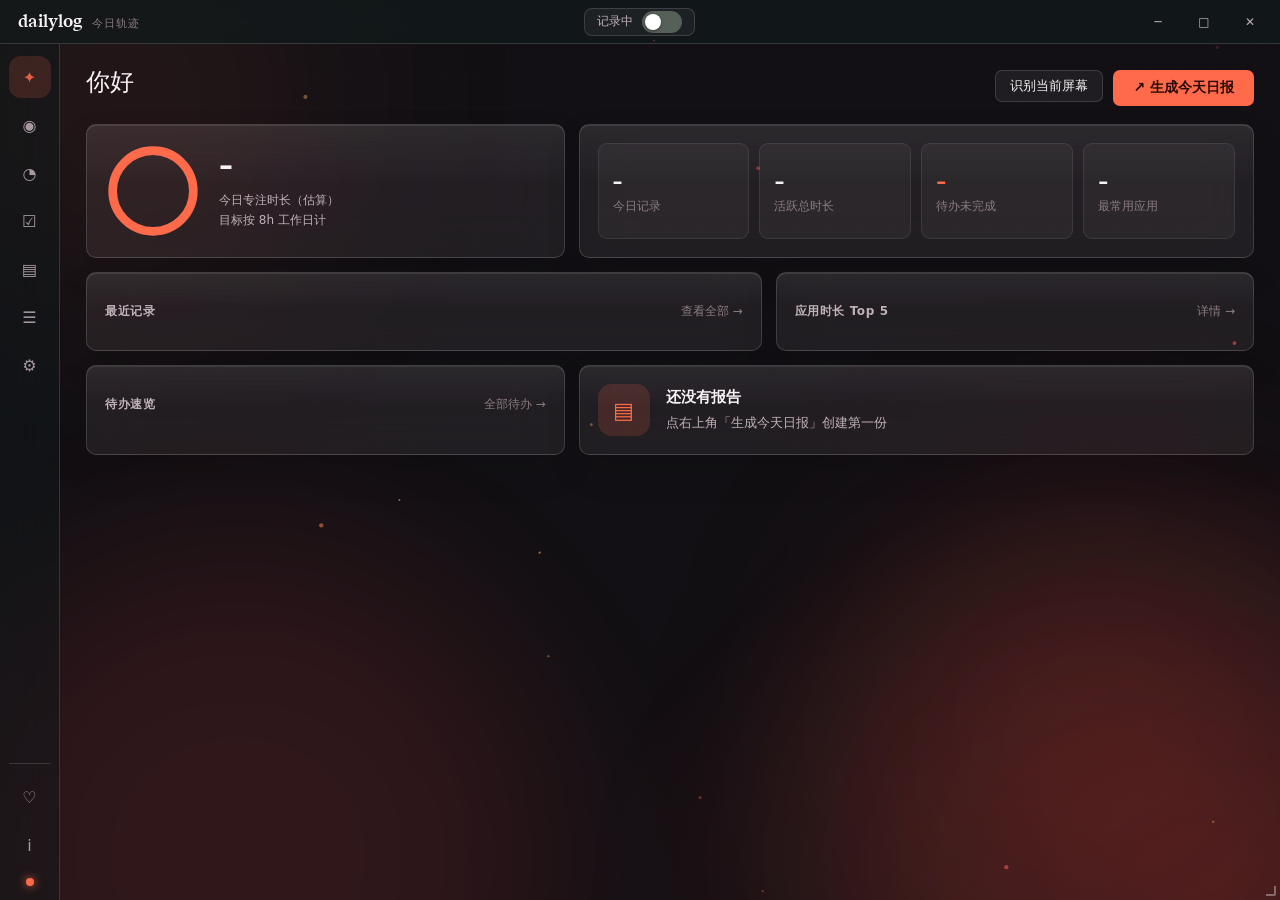
==== static/index.html @ 1c3dbacc "feat:画面感知哈希去重 + 自定义双模型（分析/总结分开配置)" ====
<!DOCTYPE html>
<html lang="zh-CN">
<head>
<meta charset="UTF-8" />
<meta name="viewport" content="width=device-width, initial-scale=1.0" />
<title>dailylog · 今日轨迹</title>
<link rel="icon" href="data:," />
<link rel="stylesheet" href="style.css" />
<script src="script.js" defer></script>
</head>
<body>
<div class="app">

  <!-- 氛围光层（纯装饰） -->
  <div class="glow glow-teal" aria-hidden="true"></div>
  <div class="glow glow-red" aria-hidden="true"></div>
  <!-- 底部模糊色块（纯装饰，各主题换色） -->
  <div class="fx-blobs" aria-hidden="true"></div>

  <!-- 自定义标题栏（手动拖拽） -->
  <header class="titlebar" id="titlebar">
    <div class="tb-brand">dailylog<span class="tb-sub">今日轨迹</span></div>
    <button class="tb-rec" id="rec-toggle" aria-pressed="true" title="截屏记录总开关">
      <span class="rec-text" id="rec-label-tb">记录中</span>
      <span class="rec-switch" aria-hidden="true"><span class="rec-knob"></span></span>
    </button>
    <div class="tb-controls">
      <button class="tb-btn" id="win-min" aria-label="最小化">─</button>
      <button class="tb-btn" id="win-max" aria-label="最大化">□</button>
      <button class="tb-btn tb-close" id="win-close" aria-label="关闭到托盘">✕</button>
    </div>
  </header>

  <div class="layout">
    <!-- 左侧图标竖栏 -->
    <aside class="sidebar">
      <nav class="side-nav">
        <a class="side-item active" data-page="home" data-tip="今日总览"><span class="side-ico">✦</span><span class="side-txt">今日总览</span></a>
        <a class="side-item" data-page="timeline" data-tip="时间线"><span class="side-ico">◉</span><span class="side-txt">时间线</span></a>
        <a class="side-item" data-page="usage" data-tip="应用时长"><span class="side-ico">◔</span><span class="side-txt">应用时长</span></a>
        <a class="side-item" data-page="todos" data-tip="待办"><span class="side-ico">☑</span><span class="side-txt">待办</span></a>
        <a class="side-item" data-page="reports" data-tip="日报周报"><span class="side-ico">▤</span><span class="side-txt">日报周报</span></a>
        <a class="side-item" data-page="logs" data-tip="日志"><span class="side-ico">☰</span><span class="side-txt">日志</span></a>
        <a class="side-item" data-page="settings" data-tip="设置"><span class="side-ico">⚙</span><span class="side-txt">设置</span></a>
      </nav>
      <nav class="side-nav side-secondary">
        <a class="side-item" id="side-privacy" data-tip="隐私保护"><span class="side-ico">♡</span><span class="side-txt">隐私保护</span></a>
        <a class="side-item" id="side-about" data-tip="关于"><span class="side-ico">i</span><span class="side-txt">关于</span></a>
      </nav>
      <div class="side-foot"><span class="rec-dot" id="rec-dot"></span><span class="side-next" id="side-next"></span></div>
    </aside>

    <!-- 主内容区 -->
    <main class="main">

      <!-- ===== 今日总览页 ===== -->
      <section class="page" id="page-home">
        <div class="hero">
          <span class="hero-title" id="home-greet">你好</span>
          <span class="hero-date" id="home-date"></span>
          <div class="hero-actions">
            <button class="btn-ghost" id="home-capture">识别当前屏幕</button>
            <button class="btn-primary" id="home-gen-day">↗ 生成今天日报</button>
          </div>
        </div>

        <div class="ov-grid">
          <!-- 专注时长环形 -->
          <div class="ov-card ov-focus">
            <svg class="ring" viewBox="0 0 100 100" aria-hidden="true">
              <circle class="ring-bg" cx="50" cy="50" r="42"/>
              <circle class="ring-fg" id="home-ring" cx="50" cy="50" r="42"/>
            </svg>
            <div>
              <div class="focus-num" id="home-focus-num">–</div>
              <div class="focus-sub">今日专注时长（估算）<br/>目标按 8h 工作日计</div>
            </div>
          </div>

          <!-- 关键指标 -->
          <div class="ov-card ov-stats">
            <div class="mini"><div class="mini-v" id="home-count">–</div><div class="mini-l">今日记录</div></div>
            <div class="mini"><div class="mini-v" id="home-active">–</div><div class="mini-l">活跃总时长</div></div>
            <div class="mini mini-hot"><div class="mini-v" id="home-open-todos">–</div><div class="mini-l">待办未完成</div></div>
            <div class="mini"><div class="mini-v" id="home-top-app">–</div><div class="mini-l">最常用应用</div></div>
          </div>

          <!-- 时间线预览 -->
          <div class="ov-card ov-timeline">
            <h3>最近记录 <span class="ov-more" data-goto="timeline">查看全部 →</span></h3>
            <div id="home-tl"></div>
          </div>

          <!-- 应用时长 Top5 -->
          <div class="ov-card ov-apps">
            <h3>应用时长 Top 5 <span class="ov-more" data-goto="usage">详情 →</span></h3>
            <div id="home-apps"></div>
          </div>

          <!-- 待办速览 -->
          <div class="ov-card ov-todo">
            <h3>待办速览 <span class="ov-more" data-goto="todos">全部待办 →</span></h3>
            <div id="home-todo-list"></div>
          </div>

          <!-- 最新报告 -->
          <div class="ov-card ov-report">
            <div class="report-ico">▤</div>
            <div class="report-info">
              <div class="report-rt" id="home-report-name">还没有报告</div>
              <div class="report-rs" id="home-report-meta">点右上角「生成今天日报」创建第一份</div>
            </div>
            <button class="btn-ghost report-go" id="home-report-open" hidden>打开</button>
          </div>
        </div>
      </section>

      <!-- ===== 时间线页 ===== -->
      <section class="page" id="page-timeline" hidden>
        <div class="page-desc">查看全天工作活动轨迹，了解时间都花在了哪里</div>

        <div class="filter-bar">
          <div class="date-range">
            <input type="date" id="range-start" aria-label="开始日期" />
            <span class="date-split">至</span>
            <input type="date" id="range-end" aria-label="结束日期" />
            <div class="presets">
              <button class="btn-ghost preset" data-days="1">今天</button>
              <button class="btn-ghost preset" data-days="7">近7天</button>
              <button class="btn-ghost preset" data-days="30">近30天</button>
            </div>
          </div>
          <label class="switch-label"><input type="checkbox" id="tl-desc" checked /> 最新在上</label>
        </div>

        <div class="stats-row">
          <div class="stat-card"><div class="stat-value" id="st-count">–</div><div class="stat-label">记录条数</div></div>
          <div class="stat-card"><div class="stat-value" id="st-range">–</div><div class="stat-label">活跃时段</div></div>
          <div class="stat-card"><div class="stat-value" id="st-focus">–</div><div class="stat-label">专注时长（估算）</div></div>
        </div>

        <div class="panel" id="panel-cats" hidden>
          <div class="panel-head">分类时长分布 <span class="hint">按记录间隔估算</span></div>
          <div class="cat-list" id="cat-list"></div>
        </div>

        <div class="panel">
          <div class="panel-head">活动时间线 <span class="hint" id="tl-count"></span></div>
          <div class="timeline" id="timeline"></div>
        </div>
      </section>

      <!-- ===== 应用时长页 ===== -->
      <section class="page" id="page-usage" hidden>
        <div class="page-desc">统计各应用前台使用时长（每 2 分钟采样估算，空闲时段不计入，仅记录应用名）</div>

        <div class="filter-bar">
          <div class="date-range">
            <div class="scope-group">
              <button class="btn-ghost scope-btn" data-scope="day">日</button>
              <button class="btn-ghost scope-btn" data-scope="week">周</button>
              <button class="btn-ghost scope-btn" data-scope="month">月</button>
            </div>
            <input type="date" id="usage-date" aria-label="统计日期" />
            <button class="btn-ghost preset" id="usage-today">今天</button>
          </div>
        </div>

        <div class="stats-row">
          <div class="stat-card"><div class="stat-value" id="usage-total">–</div><div class="stat-label">总使用时长</div></div>
          <div class="stat-card"><div class="stat-value" id="usage-apps">–</div><div class="stat-label">应用数</div></div>
          <div class="stat-card"><div class="stat-value" id="usage-top-app">–</div><div class="stat-label">最常用应用</div></div>
          <div class="stat-card"><div class="stat-value" id="usage-top-hour">–</div><div class="stat-label">最活跃时段</div></div>
          <div class="stat-card"><div class="stat-value" id="usage-days">–</div><div class="stat-label">统计天数</div></div>
        </div>

        <div class="panel">
          <div class="panel-head">应用时长分布 <span class="hint">按采样次数估算，粒度 2 分钟</span>
            <span class="set-spacer"></span>
            <div class="chart-bar">
              <button class="btn-ghost chart-btn active" data-chart="bar">柱状图</button>
              <button class="btn-ghost chart-btn" data-chart="pie">饼图</button>
            </div>
          </div>
          <div id="chart-area"></div>
        </div>

        <div class="panel">
          <div class="panel-head">详细列表 <span class="hint">Top 20</span></div>
          <table class="usage-table">
            <thead><tr>
              <th>应用名称</th><th>使用时长</th><th>占比</th><th>会话次数</th><th>平均会话</th><th>最长连续</th><th>首次使用</th><th>最后使用</th>
            </tr></thead>
            <tbody id="usage-tbody"></tbody>
          </table>
        </div>

        <div class="panel">
          <div class="panel-head">时段分布 <span class="hint" id="usage-bucket-label">按小时统计使用强度</span></div>
          <div class="cat-list" id="usage-buckets"></div>
        </div>
      </section>

      <!-- ===== 待办页 ===== -->
      <section class="page" id="page-todos" hidden>
        <div class="page-desc">截图分析会自动提取待办，也可以手动新建；勾选即完成</div>

        <div class="filter-bar">
          <button class="btn-primary" id="todo-add">＋ 新建待办</button>
          <div class="select-wrap" id="todo-status-wrap">
            <button class="select-btn" id="todo-status-btn">全部状态<span class="caret">▾</span></button>
            <div class="select-pop" id="todo-status-pop" hidden></div>
          </div>
          <div class="select-wrap" id="todo-priority-wrap">
            <button class="select-btn" id="todo-priority-btn">全部优先级<span class="caret">▾</span></button>
            <div class="select-pop" id="todo-priority-pop" hidden></div>
          </div>
          <input type="search" id="todo-search" class="todo-search" placeholder="搜索待办" />
        </div>

        <div class="panel">
          <div class="panel-head">待办列表 <span class="hint" id="todo-count"></span></div>
          <div class="todo-list" id="todo-list"></div>
        </div>
      </section>

      <!-- ===== 日报周报页 ===== -->
      <section class="page" id="page-reports" hidden>
        <div class="page-desc">从时间线归纳成果、进展与待办，写周报不再从零开始</div>

        <div class="report-actions">
          <button class="btn-primary" id="gen-day">↗ 生成今天的日报</button>
          <button class="btn-ghost" id="gen-week">↗ 生成本周周报</button>
          <span class="report-actions-sep"></span>
          <input type="date" id="gen-day-date" class="date-input" aria-label="选择日期" />
          <button class="btn-ghost" id="gen-day-pick">↗ 生成该日日报</button>
        </div>

        <div class="panel">
          <div class="panel-head">历史报告 <span class="hint" id="report-count"></span></div>
          <div class="report-list" id="report-list"></div>
        </div>
      </section>

      <!-- ===== 日志页 ===== -->
      <section class="page" id="page-logs" hidden>
        <div class="page-desc">运行日志：查看记录与分析报错原因（最新在前，60 秒自动刷新）</div>
        <div class="panel">
          <div class="panel-head">日志 <span class="hint" id="logs-count"></span>
            <button class="btn-ghost" id="logs-refresh" style="float:right">刷新</button>
          </div>
          <div class="logs-list" id="logs-list"></div>
        </div>
      </section>

      <!-- ===== 设置页 ===== -->
      <section class="page" id="page-settings" hidden>
        <div class="page-desc">配置截屏记录、模型通道与数据管理</div>

        <div class="panel">
          <div class="panel-head">模型服务<span class="hint">选供应商，填模型名称与 Key，保存即生效，无需重启</span></div>
          <div class="settings-row">
            <label for="provider-btn">模型供应商</label>
            <div class="select-wrap" id="provider-wrap">
              <button class="select-btn" id="provider-btn">加载中<span class="caret">▾</span></button>
              <div class="select-pop" id="provider-pop" hidden></div>
            </div>
          </div>
          <!-- 自定义（双模型）分组标题，仅选自定义供应商时显示 -->
          <div class="settings-row" id="ana-divider" hidden>
            <label><b>分析模型</b></label>
            <span class="hint">截图识别用，需支持图像输入</span>
          </div>
          <div class="settings-row" id="base-url-row" hidden>
            <label for="base-url-input">接口地址</label>
            <input type="text" id="base-url-input" class="key-input" placeholder="https://…/v1（OpenAI 兼容端点）" autocomplete="off" />
          </div>
          <div class="settings-row">
            <label for="model-name-input">模型名称</label>
            <input type="text" id="model-name-input" class="key-input" placeholder="如 qwen-vl-plus" autocomplete="off" />
          </div>
          <div class="settings-row">
            <label for="key-model">API Key</label>
            <input type="password" id="key-model" class="key-input" placeholder="粘贴 API Key" autocomplete="off" />
            <button class="btn-ghost key-eye" id="key-model-eye" title="显示/隐藏">🙈</button>
            <button class="btn-primary" id="key-model-test">测试连接</button>
          </div>
          <div class="settings-row">
            <label></label>
            <span class="hint" id="key-model-status">正在加载模型服务配置…</span>
          </div>
          <!-- 自定义（双模型）专用：「报告总结」一组，仅选自定义供应商时显示 -->
          <div class="settings-row" id="sum-divider" hidden>
            <label><b>总结模型</b></label>
            <span class="hint">日报/周报生成用</span>
          </div>
          <div class="settings-row" id="sum-base-url-row" hidden>
            <label for="sum-base-url-input">接口地址</label>
            <input type="text" id="sum-base-url-input" class="key-input" placeholder="https://…（OpenAI 兼容端点）" autocomplete="off" />
          </div>
          <div class="settings-row" id="sum-model-row" hidden>
            <label for="sum-model-input">模型</label>
            <input type="text" id="sum-model-input" class="key-input" placeholder="填写模型名称" autocomplete="off" />
          </div>
          <div class="settings-row" id="sum-key-row" hidden>
            <label for="key-sum">API Key</label>
            <input type="password" id="key-sum" class="key-input" placeholder="粘贴 API Key（留空不修改）" autocomplete="off" />
            <button class="btn-ghost key-eye" id="key-sum-eye" title="显示/隐藏">🙈</button>
            <button class="btn-primary" id="key-sum-test">测试连接</button>
          </div>
          <div class="settings-row">
            <label></label>
            <span class="set-spacer"></span>
            <button class="btn-primary" id="model-save">保存</button>
          </div>
        </div>

        <div class="panel">
          <div class="panel-head">截图与记录</div>
          <div class="settings-row">
            <label for="theme-btn">界面皮肤</label>
            <div class="select-wrap" id="theme-wrap">
              <button class="select-btn" id="theme-btn">玻璃拟态<span class="caret">▾</span></button>
              <div class="select-pop" id="theme-pop" hidden></div>
            </div>
          </div>
          <div class="settings-row">
            <label for="set-interval">截图间隔</label>
            <div class="select-wrap" id="interval-wrap">
              <button class="select-btn" id="interval-btn">每 10 分钟<span class="caret">▾</span></button>
              <div class="select-pop" id="interval-pop" hidden></div>
            </div>
          </div>
          <div class="settings-row">
            <label for="set-name">汇报人</label>
            <input type="text" id="set-name" maxlength="20" placeholder="留空则不输出" />
          </div>
          <div class="settings-row">
            <label>自动暂停</label>
            <label class="switch-label"><input type="checkbox" id="idle-enabled" checked /> 鼠标静止时暂停截屏</label>
            <div class="select-wrap" id="idle-wrap">
              <button class="select-btn" id="idle-btn">5 分钟<span class="caret">▾</span></button>
              <div class="select-pop" id="idle-pop" hidden></div>
            </div>
          </div>
          <div class="settings-row">
            <label for="retention-btn">记录保留</label>
            <div class="select-wrap" id="retention-wrap">
              <button class="select-btn" id="retention-btn">永久保留<span class="caret">▾</span></button>
              <div class="select-pop" id="retention-pop" hidden></div>
            </div>
          </div>
          <div class="settings-row">
            <label></label>
            <span class="hint">时间线、日报/周报、应用时长超过保留天数后自动删除；截图始终用完即删，磁盘不保留</span>
          </div>
          <div class="settings-row">
            <label>跳过重复画面</label>
            <label class="switch-label"><input type="checkbox" id="dedup-enabled" checked /> 画面与上次几乎相同时跳过识别</label>
          </div>
          <div class="settings-row">
            <label>回车键快速记录</label>
            <label class="switch-label"><input type="checkbox" id="enter-enabled" /> 全局监听回车键，按下即截屏识别保存</label>
            <div class="select-wrap" id="enter-wrap">
              <button class="select-btn" id="enter-btn">15 秒<span class="caret">▾</span></button>
              <div class="select-pop" id="enter-pop" hidden></div>
            </div>
          </div>
          <div class="settings-row">
            <label>应用时长统计</label>
            <label class="switch-label"><input type="checkbox" id="usage-enabled" checked /> 每 2 分钟采样前台应用，统计各应用使用时长</label>
          </div>
          <div class="settings-row">
            <span class="set-spacer"></span>
            <button class="btn-primary" id="set-save">保存</button>
          </div>
          <div class="settings-row">
            <span class="set-spacer"></span>
            <span class="hint">5 秒后截取当前屏幕并记录</span>
            <button class="btn-primary" id="manual-capture">识别当前屏幕</button>
          </div>
        </div>

        <div class="panel">
          <div class="panel-head">数据管理</div>
          <div class="settings-row">
            <label>导出数据</label>
            <span class="set-spacer"></span>
            <span class="hint">导出为 JSON 备份（记录、报告与待办）</span>
            <button class="btn-primary" id="export-data">↓ 导出</button>
          </div>
          <div class="settings-row">
            <label>导入数据</label>
            <span class="set-spacer"></span>
            <span class="hint">从 JSON 备份恢复本地数据</span>
            <button class="btn-primary" id="import-data">↑ 导入</button>
          </div>
          <div class="settings-row">
            <label>清除历史数据</label>
            <span class="set-spacer"></span>
            <span class="hint">删除本地数据和日志，保留 API Key 配置</span>
            <button class="btn-danger" id="clear-data">🗑 删除</button>
          </div>
          <div class="settings-row">
            <label>当前本地数据库文件大小</label>
            <span class="set-spacer"></span>
            <span class="hint">包含数据库文件占用、时间线、报告和本地日志统计</span>
          </div>
          <div class="db-stats" id="db-stats">
            <div class="db-stat"><div class="db-value">–</div><div class="db-label">容量</div></div>
            <div class="db-stat"><div class="db-value">–</div><div class="db-label">时间线</div></div>
            <div class="db-stat"><div class="db-value">–</div><div class="db-label">报告</div></div>
            <div class="db-stat"><div class="db-value">–</div><div class="db-label">其他日志</div></div>
          </div>
        </div>

        <div class="panel">
          <div class="panel-head">当前状态</div>
          <dl class="settings-status" id="settings-status"></dl>
        </div>
      </section>

    </main>
  </div>

  <!-- 无边框窗口：右下角缩放手柄 -->
  <div class="resize-grip" id="resize-grip" title="拖动缩放窗口"></div>
</div>

<!-- 弹窗层 -->
<div class="modal-backdrop" id="modal-backdrop" hidden>
  <div class="modal" id="modal" role="dialog">
    <header class="modal-head">
      <h3 id="modal-title"></h3>
      <button class="modal-close" id="modal-close" aria-label="关闭">×</button>
    </header>
    <div class="modal-body" id="modal-body"></div>
    <footer class="modal-foot" id="modal-foot" hidden></footer>
  </div>
</div>

<div class="toast" id="toast" hidden></div>
</body>
</html>
---- static/style.css ----
/* ===== dailylog · 暗色玻璃主题 =====
 * 设计语言：烟墨工作台 + 冷白玻璃 + 红橙色状态轨迹，右下角一抹暗红晕染。
 * 签名元素：跨越内容区的细密桌面网格；面板错峰浮起的 GSAP 式入场动效。
 */
@font-face {
  font-family: "Ogg Medium";
  src: url("fonts/OggText-Medium.woff2") format("woff2");
  font-weight: 500;
  font-style: normal;
  font-display: swap;
}

:root {
  color-scheme: dark; /* 原生控件（日期弹层等）跟随暗色 */
  --bg-deep: #121014;
  --bg-raised: #1e1820;
  --ink: #f7f2f5;
  --sub: #c0b1b8;
  --faint: #8c7c82;
  --panel: rgba(247, 235, 240, 0.065);
  --panel-strong: rgba(247, 235, 240, 0.12);
  --panel-border: rgba(246, 231, 238, 0.15);
  --glass-edge: rgba(255, 255, 255, 0.24);
  --brand: #ff6b4a;
  --brand-ink: #2b0a03;
  --brand-soft: rgba(255, 107, 74, 0.16);
  --amber: #ffd27f;
  --danger: #ff9c9c;
  --ember: #ff5a5a;
  --ember-glow: rgba(255, 74, 74, 0.13);
  font-family: Inter, system-ui, -apple-system, BlinkMacSystemFont, "Segoe UI", "Microsoft YaHei", sans-serif;
}

* { box-sizing: border-box }
[hidden] { display: none !important; }
html, body { height: 100%; margin: 0; background: transparent; overflow: hidden }
button { border: 0; font: inherit; cursor: pointer; color: inherit }
input, select { font: inherit; color: inherit }
a { text-decoration: none; color: inherit }

/* ===== 应用骨架 ===== */
.app {
  position: relative;
  height: 100vh;
  display: flex;
  flex-direction: column;
  color: var(--ink);
  background-color: var(--bg-deep);
  isolation: isolate;
}
.app::before {
  content: "";
  position: absolute;
  inset: 44px 0 0 186px;
  z-index: -1;
  pointer-events: none;
  opacity: 0.42;
  background-image:
    linear-gradient(rgba(225, 197, 216, 0.032) 1px, transparent 1px),
    linear-gradient(90deg, rgba(225, 197, 216, 0.032) 1px, transparent 1px);
  background-size: 32px 32px;
  mask-image: linear-gradient(to bottom, black, transparent 88%);
}
/* 红色晕染覆盖层：右下角往中心扩散，用 ::after 确保在 WebView2 中稳定渲染 */
.app::after {
  content: "";
  position: absolute;
  right: 0; bottom: 0;
  width: 55%; height: 50%;
  z-index: -1;
  pointer-events: none;
  background: radial-gradient(ellipse at 90% 95%, rgba(255, 60, 60, 0.14), rgba(255, 80, 80, 0.05) 40%, transparent 70%);
  animation: emberDrift 22s ease-in-out infinite alternate;
}

/* ===== 氛围光层：青绿主光源 + 暗红晕染（极慢漂移） ===== */
.glow {
  position: fixed;
  z-index: -1;
  pointer-events: none;
  filter: blur(110px);
}
.glow-teal {
  left: -140px; top: -160px;
  width: 520px; height: 520px;
  background: radial-gradient(circle, rgba(255, 107, 74, 0.14), transparent 70%);
}
.glow-red {
  right: -180px; bottom: -200px;
  width: 720px; height: 720px;
  background: radial-gradient(circle, rgba(255, 60, 60, 0.18), transparent 62%);
  animation: emberDrift 22s ease-in-out infinite alternate;
}
@keyframes emberDrift {
  from { transform: translate(0, 0) scale(1); opacity: 0.85 }
  to { transform: translate(-70px, -55px) scale(1.14); opacity: 1 }
}

/* ===== 自定义标题栏（JS 手动拖拽） ===== */
.titlebar {
  height: 44px;
  flex: none;
  display: flex;
  align-items: center;
  justify-content: space-between;
  padding: 0 10px 0 18px;
  background: rgba(18, 25, 27, 0.8);
  border-bottom: 1px solid var(--panel-border);
  backdrop-filter: blur(20px) saturate(125%);
  user-select: none;
}
.tb-brand { font-family: "Ogg Medium", serif; font-size: 17px; letter-spacing: 0; color: var(--ink); pointer-events: none }
.tb-sub { margin-left: 10px; font-size: 11px; color: var(--faint); letter-spacing: 0.1em }
.tb-rec {
  height: 28px; padding: 0 12px;
  display: inline-flex; align-items: center; gap: 9px;
  border-radius: 8px;
  background: rgba(247, 235, 240, 0.05);
  border: 1px solid var(--panel-border);
  transition: background 0.2s ease, border-color 0.25s ease;
}
.tb-rec:hover { background: var(--panel-strong) }
.tb-rec .rec-text { font-size: 12px; color: var(--sub); transition: color 0.25s ease }
.tb-rec.on { background: var(--brand-soft); border-color: rgba(255, 107, 74, 0.45) }
.tb-rec.on .rec-text { color: var(--brand) }

/* iOS 风格椭圆开关 */
.rec-switch {
  position: relative;
  width: 40px; height: 22px;
  border-radius: 999px;
  background: #565f58;
  transition: background 0.25s ease;
  flex: none;
}
.rec-knob {
  position: absolute; top: 3px; left: 3px;
  width: 16px; height: 16px;
  border-radius: 50%;
  background: #fff;
  box-shadow: 0 1px 3px rgba(0, 0, 0, 0.4);
  transition: transform 0.25s cubic-bezier(0.22, 1, 0.36, 1);
}
.tb-rec.on .rec-switch { background: var(--brand) }
.tb-rec.on .rec-knob { transform: translateX(18px) }
.tb-controls { display: flex; gap: 6px }
.tb-btn {
  width: 40px; height: 28px;
  display: inline-flex; align-items: center; justify-content: center;
  border-radius: 6px;
  background: transparent; color: var(--sub);
  font-size: 12px; line-height: 1;
}
.tb-btn:hover { background: var(--panel-strong); color: var(--ink) }
.tb-close:hover { background: rgba(239, 68, 68, 0.85); color: #fff }

/* 右下角缩放手柄（无边框窗口自绘） */
.resize-grip {
  position: absolute; right: 0; bottom: 0;
  width: 20px; height: 20px;
  cursor: nwse-resize;
  z-index: 90;
}
.resize-grip::after {
  content: "";
  position: absolute; right: 4px; bottom: 4px;
  width: 8px; height: 8px;
  border-right: 2px solid rgba(255, 255, 255, 0.35);
  border-bottom: 2px solid rgba(255, 255, 255, 0.35);
  border-radius: 0 0 2px 0;
}
.resize-grip:hover::after { border-color: var(--brand) }

/* ===== 布局：图标竖栏 + 主区 ===== */
.layout { flex: 1; display: flex; min-height: 0 }

.sidebar {
  position: relative; z-index: 2;
  width: 60px; flex: none;
  display: flex; flex-direction: column; align-items: center;
  padding: 12px 8px 14px;
  background: rgba(18, 25, 27, 0.54);
  border-right: 1px solid var(--panel-border);
  backdrop-filter: blur(18px) saturate(125%);
}
.side-nav { display: flex; flex-direction: column; gap: 6px; align-items: center }
.side-secondary { margin-top: auto; padding-top: 12px; border-top: 1px solid var(--panel-border) }
.side-item {
  position: relative;
  display: grid; place-items: center;
  width: 42px; height: 42px;
  border-radius: 12px;
  color: var(--sub);
  transition: background 0.2s ease, color 0.2s ease, transform 0.15s ease;
  cursor: pointer;
  user-select: none;
}
.side-item .side-ico { font-size: 16px; opacity: 0.85 }
.side-txt { display: none }
/* 悬停提示（替代被隐藏的文字标签） */
.side-item::after {
  content: attr(data-tip);
  position: absolute; left: calc(100% + 12px); top: 50%;
  transform: translateY(-50%) translateX(-4px);
  padding: 5px 10px;
  border-radius: 7px;
  background: #261e28; color: var(--ink);
  border: 1px solid var(--panel-border);
  font-size: 12px; white-space: nowrap;
  opacity: 0; pointer-events: none; z-index: 30;
  transition: opacity 0.15s ease, transform 0.15s ease;
}
.side-item:hover::after { opacity: 1; transform: translateY(-50%) translateX(0) }
.side-item:hover { background: rgba(247, 235, 240, 0.08); color: var(--ink) }
.side-item:active { transform: scale(0.94); transition-duration: 0.06s }
.side-item.active {
  background: var(--brand-soft);
  color: var(--brand);
}
.side-foot {
  margin-top: 12px;
  display: flex; flex-direction: column; align-items: center; gap: 4px;
}
.rec-dot { width: 8px; height: 8px; border-radius: 50%; background: var(--brand); box-shadow: 0 0 10px rgba(255, 107, 74, 0.9) }
.rec-dot.off { background: #6b7280; box-shadow: none }
.side-next { display: none }

/* ===== 主内容区 ===== */
.main { flex: 1; min-width: 0; overflow-y: auto; padding: 22px 26px 44px; scrollbar-width: thin; scrollbar-color: rgba(255,255,255,.18) transparent }
.main::-webkit-scrollbar { width: 8px }
.main::-webkit-scrollbar-thumb { background: rgba(255,255,255,.16); border-radius: 4px }

.page { animation: pageIn 0.4s cubic-bezier(0.22, 1, 0.36, 1) }
@keyframes pageIn { from { opacity: 0; transform: translateY(10px) } to { opacity: 1; transform: none } }

/* GSAP 式错峰入场：统计卡依次浮起，面板随后跟进（切页时 display 切换自动重播） */
.stats-row > .stat-card, .page > .panel { animation: riseIn 0.55s cubic-bezier(0.22, 1, 0.36, 1) backwards }
.stats-row > .stat-card:nth-child(1) { animation-delay: 0.04s }
.stats-row > .stat-card:nth-child(2) { animation-delay: 0.1s }
.stats-row > .stat-card:nth-child(3) { animation-delay: 0.16s }
.stats-row > .stat-card:nth-child(4) { animation-delay: 0.22s }
.stats-row > .stat-card:nth-child(5) { animation-delay: 0.28s }
.page > .panel { animation-delay: 0.12s }
@keyframes riseIn { from { opacity: 0; transform: translateY(16px) scale(0.985) } }

.page-desc { font-size: 13px; color: var(--sub); margin-bottom: 18px; max-width: 64ch; line-height: 1.55 }

/* ===== 今日总览页 ===== */
.hero { display: flex; align-items: baseline; gap: 12px; margin-bottom: 18px; flex-wrap: wrap }
.hero-title { font-family: "Ogg Medium", serif; font-size: 24px; font-weight: 500 }
.hero-date { font-size: 13px; color: var(--faint) }
.hero-actions { margin-left: auto; display: flex; gap: 10px }

.ov-grid { display: grid; grid-template-columns: repeat(12, 1fr); gap: 14px }
.ov-card {
  grid-column: span 6;
  padding: 18px;
  border-radius: 10px;
  background-color: var(--panel);
  background-image: linear-gradient(180deg, rgba(255, 255, 255, 0.05), rgba(255, 255, 255, 0) 46%);
  border: 1px solid var(--panel-border);
  box-shadow: inset 0 1px 0 rgba(255, 255, 255, 0.09), 0 16px 36px rgba(0, 0, 0, 0.1);
  backdrop-filter: blur(24px) saturate(140%);
  animation: riseIn 0.55s cubic-bezier(0.22, 1, 0.36, 1) backwards;
}
.ov-card:nth-child(2) { animation-delay: 0.05s } .ov-card:nth-child(3) { animation-delay: 0.1s }
.ov-card:nth-child(4) { animation-delay: 0.15s } .ov-card:nth-child(5) { animation-delay: 0.2s }
.ov-card:nth-child(6) { animation-delay: 0.25s }
.ov-focus { grid-column: span 5; display: flex; align-items: center; gap: 18px }
.ov-stats { grid-column: span 7; display: grid; grid-template-columns: repeat(4, 1fr); gap: 10px; align-content: stretch }
.ov-timeline { grid-column: span 7 }
.ov-apps { grid-column: span 5 }
.ov-todo { grid-column: span 5 }
.ov-report { grid-column: span 7; display: flex; align-items: center; gap: 16px }
@media (max-width: 1080px) {
  .ov-focus, .ov-stats, .ov-timeline, .ov-apps, .ov-todo, .ov-report { grid-column: span 12 }
}

.ov-card h3 {
  font-size: 12px; font-weight: 600; color: var(--sub);
  letter-spacing: 0.05em; margin-bottom: 12px;
}
.ov-more { float: right; color: var(--faint); font-weight: 400; cursor: pointer; letter-spacing: 0 }
.ov-more:hover { color: var(--brand) }

/* 专注时长环形 */
.ring { width: 96px; height: 96px; flex: none }
.ring circle { fill: none; stroke-width: 9; stroke-linecap: round }
.ring-bg { stroke: rgba(247, 235, 240, 0.08) }
.ring-fg {
  stroke: var(--brand);
  transform: rotate(-90deg); transform-origin: center;
  transition: stroke-dashoffset 1.2s cubic-bezier(0.2, 0.7, 0.2, 1);
}
.focus-num { font-size: 28px; font-weight: 700; line-height: 1.1; font-variant-numeric: tabular-nums }
.focus-sub { margin-top: 8px; font-size: 12px; color: var(--sub); line-height: 1.7 }

/* 关键指标小卡 */
.mini {
  border-radius: 9px; padding: 14px;
  background: rgba(247, 235, 240, 0.04);
  border: 1px solid rgba(246, 231, 238, 0.09);
  display: flex; flex-direction: column; justify-content: center;
  min-width: 0;
}
.mini-v { font-size: 20px; font-weight: 700; font-variant-numeric: tabular-nums; overflow: hidden; text-overflow: ellipsis; white-space: nowrap }
.mini-l { margin-top: 6px; font-size: 11.5px; color: var(--faint) }
.mini-hot .mini-v { color: var(--brand) }

/* 时间线预览 */
.home-tl-item {
  display: flex; align-items: flex-start; gap: 10px;
  padding: 8px 0; cursor: pointer;
  border-bottom: 1px dashed rgba(246, 231, 238, 0.08);
}
.home-tl-item:last-child { border-bottom: 0; padding-bottom: 2px }
.home-tl-time { flex: none; width: 38px; font-size: 12px; color: var(--faint); font-variant-numeric: tabular-nums; padding-top: 2px }
.home-tl-bar { flex: none; width: 3px; border-radius: 2px; align-self: stretch }
.home-tl-body { flex: 1; min-width: 0 }
.home-tl-text {
  font-size: 13px; line-height: 1.5;
  overflow: hidden; text-overflow: ellipsis; white-space: nowrap;
}
.home-tl-item:hover .home-tl-text { color: var(--brand) }
.home-tl-meta { margin-top: 2px; font-size: 11.5px; color: var(--faint); overflow: hidden; text-overflow: ellipsis; white-space: nowrap }
.home-empty { font-size: 13px; color: var(--faint); padding: 14px 0; line-height: 1.7 }

/* 应用时长条形 */
.app-row { margin-bottom: 13px }
.app-row:last-child { margin-bottom: 2px }
.app-top { display: flex; justify-content: space-between; gap: 10px; font-size: 12.5px; margin-bottom: 6px }
.app-top b { font-weight: 600; overflow: hidden; text-overflow: ellipsis; white-space: nowrap }
.app-top span { color: var(--faint); flex: none; font-variant-numeric: tabular-nums }
.hbar-track-sm { height: 7px; border-radius: 4px; background: rgba(247, 235, 240, 0.07); overflow: hidden }
.hbar-fill-sm {
  height: 100%; width: 0; border-radius: 4px;
  background: linear-gradient(90deg, var(--brand), #ff9c7a);
  transition: width 1s cubic-bezier(0.2, 0.7, 0.2, 1);
}

/* 待办速览 */
.home-todo-item {
  display: flex; align-items: flex-start; gap: 10px;
  padding: 7px 0; font-size: 13px; line-height: 1.5; cursor: pointer;
}
.home-todo-check {
  flex: none; width: 17px; height: 17px; margin-top: 2px;
  border-radius: 5px; border: 1.5px solid var(--faint);
  display: grid; place-items: center; font-size: 11px; color: transparent;
  transition: all 0.15s ease;
}
.home-todo-item:hover .home-todo-check { border-color: var(--brand) }
.home-todo-item.done .home-todo-check { background: var(--brand); border-color: var(--brand); color: var(--brand-ink) }
.home-todo-item.done .txt { text-decoration: line-through; color: var(--faint) }
.home-todo-text { flex: 1; min-width: 0; overflow: hidden; text-overflow: ellipsis; white-space: nowrap }
.prio-pill { flex: none; font-size: 10.5px; padding: 1px 7px; border-radius: 999px; margin-top: 2px }

/* 最新报告卡 */
.report-ico {
  flex: none; width: 52px; height: 52px; border-radius: 14px;
  display: grid; place-items: center; font-size: 22px;
  background: var(--brand-soft); color: var(--brand);
}
.report-info { flex: 1; min-width: 0 }
.report-rt { font-size: 15px; font-weight: 600; overflow: hidden; text-overflow: ellipsis; white-space: nowrap }
.report-rs { margin-top: 6px; font-size: 12.5px; color: var(--sub); line-height: 1.6 }
.report-go { flex: none }

/* 筛选操作栏：日期范围 */
.filter-bar { display: flex; align-items: center; justify-content: space-between; gap: 14px; margin-bottom: 16px; flex-wrap: wrap }
.date-range { display: flex; align-items: center; gap: 8px; flex-wrap: wrap }
.date-split { color: var(--faint); font-size: 12px }
input[type="date"] {
  height: 32px; padding: 0 10px;
  border-radius: 7px;
  border: 1px solid var(--panel-border);
  background: rgba(16, 22, 24, 0.46); color: var(--ink);
  font-size: 13px;
}
input[type="date"]::-webkit-calendar-picker-indicator { filter: invert(0.7); cursor: pointer }
.presets { display: flex; gap: 8px; margin-left: 4px }
.scope-group { display: flex; gap: 6px; margin-right: 6px }

.btn-ghost {
  height: 32px; padding: 0 14px;
  display: inline-flex; align-items: center; justify-content: center;
  border-radius: 7px;
  background: rgba(247, 235, 240, 0.06); color: var(--ink);
  border: 1px solid var(--panel-border);
  font-size: 13px;
  transition: background 0.2s ease;
}
.btn-ghost:hover { background: var(--panel-strong); border-color: var(--glass-edge) }
.btn-ghost:active { transform: scale(0.96); transition-duration: 0.06s }
.scope-btn.active, .chart-btn.active { background: var(--brand); border-color: var(--brand); color: var(--brand-ink); font-weight: 700 }
.btn-primary {
  height: 36px; padding: 0 20px;
  display: inline-flex; align-items: center; gap: 8px;
  border-radius: 7px;
  background: var(--brand); color: var(--brand-ink);
  font-size: 14px; font-weight: 700;
  position: relative; overflow: hidden;
  transition: filter 0.2s ease, transform 0.25s cubic-bezier(0.34, 1.56, 0.64, 1);
}
.btn-primary:hover { filter: brightness(1.12); transform: translateY(-1px) }
/* 光泽扫过（sheen sweep） */
.btn-primary::after {
  content: "";
  position: absolute; top: 0; left: -70%;
  width: 45%; height: 100%;
  background: linear-gradient(105deg, transparent, rgba(255, 255, 255, 0.5), transparent);
  transform: skewX(-18deg);
  transition: left 0.55s cubic-bezier(0.22, 1, 0.36, 1);
}
.btn-primary:hover::after { left: 135% }
.switch-label { display: inline-flex; align-items: center; gap: 8px; font-size: 13px; color: var(--sub); cursor: pointer; user-select: none }
.switch-label input { accent-color: var(--brand); width: 15px; height: 15px }

/* ===== 数据概览（Ogg 数字） ===== */
.stats-row { display: grid; grid-template-columns: repeat(auto-fit, minmax(130px, 1fr)); gap: 14px; margin-bottom: 16px }
.stat-card {
  padding: 18px 20px;
  border-radius: 8px;
  background-color: var(--panel);
  background-image: linear-gradient(180deg, rgba(255, 255, 255, 0.05), rgba(255, 255, 255, 0) 46%);
  border: 1px solid var(--panel-border);
  box-shadow: inset 0 1px 0 rgba(255, 255, 255, 0.09), 0 16px 36px rgba(0, 0, 0, 0.1);
  backdrop-filter: blur(24px) saturate(140%);
  transition: transform 0.35s cubic-bezier(0.34, 1.56, 0.64, 1), box-shadow 0.35s ease, border-color 0.35s ease;
}
.stat-card:hover {
  transform: translateY(-3px);
  border-color: rgba(255, 122, 122, 0.26);
  box-shadow:
    inset 0 1px 0 rgba(255, 255, 255, 0.12),
    0 22px 44px rgba(0, 0, 0, 0.16),
    0 6px 26px rgba(255, 74, 74, 0.1);
}
.stat-value { font-family: "Ogg Medium", serif; font-size: 26px; font-weight: 500; color: var(--ink); line-height: 1.15 }
.stat-label { margin-top: 6px; font-size: 12px; color: var(--faint) }

/* ===== 面板 ===== */
.panel {
  margin-bottom: 16px;
  padding: 18px 20px;
  border-radius: 8px;
  background-color: var(--panel);
  background-image: linear-gradient(180deg, rgba(255, 255, 255, 0.045), rgba(255, 255, 255, 0) 42%);
  border: 1px solid var(--panel-border);
  box-shadow: inset 0 1px 0 rgba(255, 255, 255, 0.09), 0 18px 38px rgba(0, 0, 0, 0.1);
  backdrop-filter: blur(24px) saturate(140%);
  transition: transform 0.35s cubic-bezier(0.34, 1.56, 0.64, 1), box-shadow 0.35s ease, border-color 0.35s ease;
}
.panel:hover {
  transform: translateY(-3px);
  border-color: rgba(255, 122, 122, 0.22);
  box-shadow:
    inset 0 1px 0 rgba(255, 255, 255, 0.12),
    0 24px 48px rgba(0, 0, 0, 0.17),
    0 6px 26px rgba(255, 74, 74, 0.09);
}
.panel-head { display: flex; align-items: baseline; gap: 8px; font-size: 15px; font-weight: 600; margin-bottom: 14px }
.panel-head::before { content: ""; width: 3px; height: 14px; align-self: center; border-radius: 2px; background: var(--brand); box-shadow: 0 0 8px rgba(255, 107, 74, 0.48) }
.panel-head .hint { font-size: 12px; font-weight: 400; color: var(--faint) }

/* ===== 分类时长分布 ===== */
.cat-list { display: flex; flex-direction: column; gap: 12px }
.cat-item { display: flex; align-items: center; gap: 12px }
.cat-label { width: 66px; flex: none; font-size: 13px; color: var(--sub) }
.cat-bar { flex: 1; height: 8px; border-radius: 999px; background: rgba(255, 255, 255, 0.07); overflow: hidden }
.cat-fill { height: 100%; border-radius: 999px; min-width: 2px; transition: width 0.6s cubic-bezier(0.22, 1, 0.36, 1); box-shadow: 0 0 8px rgba(255, 107, 74, 0.35) }
.cat-value { width: 52px; flex: none; text-align: right; font-size: 12px; color: var(--faint); font-variant-numeric: tabular-nums }

/* 应用时长图表：横向条形（柱状图）+ 实心饼图 + 右侧图例（模仿参考图的极简管理后台风格） */
.chart-bar { display: flex; gap: 4px }
.chart-bar .btn-ghost { height: 28px; padding: 0 12px; font-size: 12px }
.hbar-list { display: flex; flex-direction: column; gap: 9px; padding: 4px 0 }
.hbar-row { display: flex; align-items: center; gap: 12px }
.hbar-label { width: 150px; flex: none; font-size: 13px; color: var(--ink); overflow: hidden; text-overflow: ellipsis; white-space: nowrap }
.hbar-track { flex: 1; height: 20px; background: rgba(255, 255, 255, 0.06); border-radius: 6px; overflow: hidden }
.hbar-fill { height: 100%; border-radius: 6px; background: #ff6b4a; min-width: 3px; transition: width 0.6s cubic-bezier(0.22, 1, 0.36, 1) }
.hbar-value { width: 100px; flex: none; text-align: right; font-size: 12px; color: var(--faint); font-variant-numeric: tabular-nums }

.pie-layout { display: flex; align-items: center; justify-content: center; gap: 48px; padding: 16px 10px 24px }
.pie { width: 320px; height: 320px; flex: none; filter: drop-shadow(0 8px 18px rgba(0, 0, 0, 0.35)); image-rendering: optimizeQuality }
.pie path { transition: filter 0.2s ease }
.pie path:hover { filter: brightness(1.22) }
.pie-legend { display: flex; flex-direction: column; gap: 9px; min-width: 230px }
.pie-legend-item { display: flex; align-items: center; gap: 9px; font-size: 13px; color: var(--ink) }
.pie-swatch { width: 12px; height: 12px; border-radius: 3px; flex: none }
.pie-legend-name { max-width: 170px; overflow: hidden; text-overflow: ellipsis; white-space: nowrap }
.pie-legend-val { margin-left: auto; color: var(--faint); font-size: 12px; font-variant-numeric: tabular-nums }

/* 详细列表表格 */
.usage-table { width: 100%; border-collapse: collapse; font-size: 13px }
.usage-table th {
  text-align: right; font-weight: 400; font-size: 12px; color: var(--faint);
  padding: 8px 10px; border-bottom: 1px solid var(--panel-border);
}
.usage-table th:first-child, .usage-table td:first-child { text-align: left }
.usage-table td {
  text-align: right; padding: 9px 10px; border-bottom: 1px solid var(--panel-border);
  color: var(--ink); font-variant-numeric: tabular-nums;
}
.usage-table .t-app { max-width: 220px; overflow: hidden; text-overflow: ellipsis; white-space: nowrap }

/* ===== 时间线（签名元素：发光轨迹） ===== */
.timeline { position: relative; padding-left: 92px }
.timeline::before {
  content: "";
  position: absolute; left: 74px; top: 6px; bottom: 6px;
  width: 2px;
  background: linear-gradient(180deg, rgba(255, 107, 74, 0.65), rgba(255, 107, 74, 0.18) 55%, rgba(255, 255, 255, 0.05));
  box-shadow: 0 0 10px rgba(255, 107, 74, 0.4);
  border-radius: 2px;
}
.tl-day {
  display: flex; align-items: center; gap: 12px;
  margin: 18px 0 4px; padding-left: 4px;
  font-size: 12px; font-weight: 700; letter-spacing: 0.06em; color: var(--sub);
}
.tl-day em { font-style: normal; font-weight: 400; color: var(--faint) }
.tl-day::after { content: ""; flex: 1; height: 1px; background: rgba(255, 255, 255, 0.06) }
.tl-item { position: relative; display: flex; gap: 16px; padding: 10px 0 }
.tl-time { width: 64px; flex: none; text-align: right; font-size: 12px; color: var(--faint); font-variant-numeric: tabular-nums; padding-top: 5px }
.tl-dot {
  position: absolute; left: -18px; top: 14px;
  width: 10px; height: 10px; border-radius: 50%;
  background: var(--brand);
  border: 2px solid #0c1512;
  box-shadow: 0 0 0 2px rgba(255, 107, 74, 0.28), 0 0 12px rgba(255, 107, 74, 0.55);
}
.tl-item:first-of-type .tl-dot { animation: dotPulse 2.4s ease-in-out infinite }
@keyframes dotPulse { 0%, 100% { box-shadow: 0 0 0 2px rgba(255, 107, 74, 0.28), 0 0 12px rgba(255, 107, 74, 0.55) } 50% { box-shadow: 0 0 0 4px rgba(255, 107, 74, 0.18), 0 0 20px rgba(255, 107, 74, 0.8) } }
.tl-content {
  flex: 1; min-width: 0;
  padding: 10px 14px;
  border-radius: 8px;
  background: rgba(247, 235, 240, 0.055);
  border: 1px solid rgba(231, 246, 241, 0.12);
  cursor: pointer;
  transition: background 0.2s ease, border-color 0.2s ease, transform 0.2s ease;
}
.tl-content:hover { background: var(--panel-strong); border-color: rgba(255, 107, 74, 0.48); transform: translateX(2px) }
.tl-text { font-size: 14px; line-height: 1.5; color: var(--ink) }
.tl-detail { margin-top: 4px; font-size: 12.5px; line-height: 1.5; color: var(--sub) }
.tl-foot { margin-top: 8px; display: flex; align-items: center; gap: 8px; flex-wrap: wrap }
.tl-tag {
  padding: 3px 10px;
  border-radius: 999px;
  background: var(--brand-soft);
  color: var(--brand);
  font-size: 11.5px; font-weight: 600;
}
.tl-todo { padding: 3px 10px; border-radius: 999px; background: rgba(251, 191, 36, 0.14); color: var(--amber); font-size: 11.5px }
.tl-empty { padding: 56px 24px; text-align: center; color: var(--faint); font-size: 13px; line-height: 1.8 }
.tl-empty .empty-icon { font-size: 40px; opacity: 0.2; margin-bottom: 14px; filter: blur(0.5px) }
.tl-empty .empty-hint { color: var(--sub); font-size: 12.5px; margin-top: 4px }

/* ===== 日报页 ===== */
.report-actions { display: flex; gap: 12px; margin-bottom: 16px; align-items: center }
.report-actions-sep { width: 1px; height: 22px; background: var(--panel-border); margin: 0 4px }
.date-input {
  height: 32px; padding: 0 10px;
  border-radius: 7px;
  background: rgba(247, 235, 240, 0.06); color: var(--ink);
  border: 1px solid var(--panel-border);
  font-size: 13px;
  color-scheme: dark;
  font-family: inherit;
}
.date-input:hover { border-color: var(--glass-edge) }
.date-input:focus { outline: none; border-color: var(--brand) }
.report-list { display: flex; flex-direction: column; gap: 8px }
.report-item {
  display: flex; align-items: center; justify-content: space-between; gap: 12px;
  padding: 12px 14px;
  border-radius: 8px;
  background: rgba(247, 235, 240, 0.045);
  border: 1px solid rgba(231, 246, 241, 0.1);
  cursor: pointer;
  transition: background 0.2s ease, border-color 0.2s ease;
}
.report-item:hover { background: var(--panel-strong); border-color: rgba(255, 107, 74, 0.3) }
.report-name { font-size: 13.5px; font-weight: 600 }
.report-mtime { font-size: 12px; color: var(--faint) }
.report-empty { padding: 56px 24px; text-align: center; color: var(--faint); font-size: 13px; line-height: 1.8 }
.report-empty .empty-icon { font-size: 40px; opacity: 0.2; margin-bottom: 14px; filter: blur(0.5px) }
.report-empty .empty-hint { color: var(--sub); font-size: 12.5px; margin-top: 4px }

/* ===== 设置页 ===== */
.settings-row { display: flex; align-items: center; gap: 12px; margin-bottom: 12px }
.settings-row label { min-width: 72px; font-size: 13.5px; color: var(--sub) }
.settings-row input[type="text"] {
  height: 36px; padding: 0 12px;
  border-radius: 7px;
  border: 1px solid var(--panel-border);
  background: rgba(16, 22, 24, 0.46); color: var(--ink);
  font-size: 13.5px;
}
.settings-row input[type="text"]:focus { outline: 2px solid var(--brand); outline-offset: 1px }
.settings-row input[type="password"] {
  height: 36px; padding: 0 12px; width: 260px;
  border-radius: 7px;
  border: 1px solid var(--panel-border);
  background: rgba(16, 22, 24, 0.46); color: var(--ink);
  font-size: 13.5px;
  letter-spacing: 1px;
}
.settings-row input[type="password"]:focus { outline: 2px solid var(--brand); outline-offset: 1px }
.key-eye { min-width: 40px; height: 36px; padding: 0; font-size: 14px }
/* 宽度绑定在元素上而非 type：切 text/password 时命中规则不同会导致框变短 */
.settings-row input.key-input { width: 260px }
.key-result-ok { color: #4ade80 }
.key-result-bad { color: #f87171 }
.set-spacer { flex: 1 }
.select-wrap { position: relative }
.select-btn {
  height: 36px; padding: 0 14px;
  display: inline-flex; align-items: center; gap: 10px;
  border-radius: 7px;
  border: 1px solid var(--panel-border);
  background: rgba(16, 22, 24, 0.46); color: var(--ink);
  font-size: 13.5px;
  transition: border-color 0.2s ease;
}
.select-btn:hover { border-color: rgba(255, 107, 74, 0.45) }
.select-btn:active { transform: scale(0.96); transition-duration: 0.06s }
.select-btn .caret { font-size: 10px; color: var(--faint) }
.select-pop {
  position: absolute; top: calc(100% + 6px); left: 0; z-index: 60;
  min-width: 100%;
  padding: 5px;
  border-radius: 8px;
  background: rgba(21, 30, 31, 0.9);
  border: 1px solid var(--panel-border);
  backdrop-filter: blur(20px) saturate(150%);
  box-shadow: 0 18px 44px rgba(0, 0, 0, 0.5);
  white-space: nowrap;
}
.select-opt {
  display: block; width: 100%; text-align: left;
  padding: 8px 12px;
  border-radius: 7px;
  background: transparent; color: var(--ink);
  font-size: 13.5px;
  transition: background 0.15s ease;
}
.select-opt:hover { background: var(--brand-soft); color: var(--brand) }

.settings-status { display: grid; grid-template-columns: 120px 1fr; gap: 12px 14px; margin: 0; font-size: 13px }
.settings-status dt { color: var(--faint) }
.settings-status dd { margin: 0; font-weight: 600 }
.settings-status .ok { color: var(--brand) }
.settings-status .bad { color: var(--danger) }

/* ===== 日志页 ===== */
.logs-list {
  display: flex; flex-direction: column; gap: 4px;
  max-height: 62vh; overflow-y: auto;
  font-family: Consolas, "Courier New", monospace; font-size: 12px;
}
.log-line { display: flex; gap: 10px; padding: 5px 10px; border-radius: 6px;
  background: rgba(255, 255, 255, 0.04); color: var(--sub); word-break: break-all }
.log-ts { color: var(--faint); flex: none }
.log-lv { flex: none; min-width: 44px; color: var(--brand) }
.log-msg { flex: 1 }
.log-err { background: rgba(248, 113, 113, 0.09); color: #fca5a5 }
.log-err .log-lv { color: #f87171 }
.log-warn { background: rgba(250, 204, 21, 0.07); color: #fde68a }
.log-warn .log-lv { color: #facc15 }
.logs-empty { color: var(--faint); padding: 40px 14px; text-align: center; line-height: 1.8 }
.logs-empty .empty-icon { font-size: 40px; opacity: 0.2; margin-bottom: 14px; filter: blur(0.5px) }
.logs-empty .empty-hint { color: var(--sub); font-size: 12.5px; margin-top: 4px }

/* 骨架屏加载动画 */
.skeleton {
  background: linear-gradient(90deg, var(--panel) 25%, var(--panel-strong) 50%, var(--panel) 75%);
  background-size: 200% 100%;
  animation: shimmer 1.4s ease-in-out infinite;
  border-radius: 6px;
}
@keyframes shimmer { 0% { background-position: 200% 0 } 100% { background-position: -200% 0 } }

/* ===== 待办页 ===== */
.todo-search {
  height: 34px; width: 220px; padding: 0 12px;
  border-radius: 7px;
  border: 1px solid var(--panel-border);
  background: rgba(16, 22, 24, 0.46); color: var(--ink);
  font-size: 13px;
}
.todo-search:focus { outline: 2px solid var(--brand); outline-offset: 1px }
.todo-list { display: flex; flex-direction: column; gap: 8px }
.todo-item {
  display: flex; align-items: center; gap: 12px;
  padding: 11px 14px;
  border-radius: 8px;
  background: rgba(247, 235, 240, 0.045);
  border: 1px solid rgba(231, 246, 241, 0.1);
  transition: background 0.2s ease, border-color 0.2s ease;
}
.todo-item:hover { background: var(--panel-strong); border-color: rgba(255, 107, 74, 0.3) }
.todo-check { accent-color: var(--brand); width: 15px; height: 15px; flex: none; cursor: pointer }
.todo-text { flex: 1; min-width: 0; font-size: 13.5px; color: var(--ink); word-break: break-all }
.todo-item.done .todo-text { color: var(--faint); text-decoration: line-through }
.todo-status-sel {
  height: 26px; padding: 0 6px;
  border-radius: 7px;
  border: 1px solid var(--panel-border);
  background: rgba(255, 255, 255, 0.06); color: var(--sub);
  font-size: 12px;
  cursor: pointer;
}
.todo-ts { flex: none; font-size: 11.5px; font-variant-numeric: tabular-nums }
.todo-del {
  width: 24px; height: 24px; flex: none;
  display: inline-flex; align-items: center; justify-content: center;
  border-radius: 6px;
  background: transparent; color: var(--faint);
  font-size: 12px;
}
.todo-del:hover { background: rgba(239, 68, 68, 0.2); color: var(--danger) }
.todo-del:active { transform: scale(0.88); transition-duration: 0.06s }

/* 新建待办弹窗 */
.modal-input {
  width: 100%; height: 38px; padding: 0 12px;
  border-radius: 9px;
  border: 1px solid var(--panel-border);
  background: rgba(255, 255, 255, 0.06); color: var(--ink);
  font-size: 13.5px;
}
.modal-input:focus { outline: 2px solid var(--brand); outline-offset: 1px }
.prio-pick { display: flex; gap: 8px; margin-top: 6px }
.prio-opt {
  height: 30px; padding: 0 16px;
  border-radius: 8px;
  border: 1px solid var(--panel-border);
  background: rgba(255, 255, 255, 0.06); color: var(--sub);
  font-size: 13px;
}
.prio-opt:hover { border-color: rgba(255, 107, 74, 0.45) }
.prio-opt.sel { background: var(--brand-soft); border-color: rgba(255, 107, 74, 0.45); color: var(--brand); font-weight: 600 }

/* ===== 数据管理 ===== */
.btn-danger {
  height: 34px; padding: 0 16px;
  display: inline-flex; align-items: center; gap: 6px;
  border-radius: 9px;
  background: transparent; color: var(--danger);
  border: 1px solid rgba(248, 113, 113, 0.55);
  font-size: 13px;
  transition: background 0.2s ease;
}
.btn-danger:hover { background: rgba(239, 68, 68, 0.16) }
.db-stats { display: grid; grid-template-columns: repeat(4, 1fr); gap: 10px; margin-top: 2px }
.db-stat {
  padding: 12px 14px;
  border-radius: 11px;
  background-color: var(--panel);
  background-image: linear-gradient(180deg, rgba(255,255,255,0.05), rgba(255,255,255,0) 46%);
  border: 1px solid var(--panel-border);
  backdrop-filter: blur(24px) saturate(140%);
  box-shadow: inset 0 1px 0 rgba(255,255,255,0.09), 0 16px 36px rgba(0,0,0,0.1);
  text-align: center;
  transition: transform 0.35s cubic-bezier(0.34,1.56,0.64,1), border-color 0.35s ease;
}
.db-stat:hover { transform: translateY(-3px); border-color: rgba(255,122,122,0.26) }
.db-value { font-family: "Ogg Medium", serif; font-size: 24px; color: var(--ink); line-height: 1.2 }
.db-label { margin-top: 4px; font-size: 11px; color: var(--faint) }

/* ===== 弹窗 ===== */
.modal-backdrop {
  position: fixed; inset: 0; z-index: 100;
  display: flex; align-items: center; justify-content: center;
  background: rgba(4, 8, 7, 0.6);
  backdrop-filter: blur(8px);
  padding: 24px;
  animation: fadeIn 0.25s ease;
}
.modal {
  width: min(680px, 100%); max-height: 82vh;
  display: flex; flex-direction: column;
  border-radius: 8px;
  background: rgba(24, 33, 34, 0.84);
  border: 1px solid var(--glass-edge);
  backdrop-filter: blur(28px) saturate(135%);
  color: var(--ink);
  box-shadow: 0 30px 80px rgba(0, 0, 0, 0.55);
  overflow: hidden;
  animation: modalIn 0.45s cubic-bezier(0.34, 1.56, 0.64, 1);
}
@keyframes fadeIn { from { opacity: 0 } }
@keyframes modalIn { from { opacity: 0; transform: translateY(16px) scale(0.96) } }
.modal-head { display: flex; align-items: center; justify-content: space-between; padding: 18px 22px 12px; border-bottom: 1px solid rgba(255, 255, 255, 0.09) }
.modal-head h3 { margin: 0; font-size: 15px; font-weight: 600 }
.modal-close { width: 32px; height: 32px; display: inline-flex; align-items: center; justify-content: center; border-radius: 8px; background: rgba(255, 255, 255, 0.07); color: var(--sub); font-size: 1.05rem }
.modal-close:hover { background: rgba(255, 255, 255, 0.14); color: var(--ink) }
.modal-body { padding: 18px 22px; overflow-y: auto; font-size: 13.5px; line-height: 1.6 }
.modal-foot { padding: 12px 22px 18px; border-top: 1px solid rgba(255, 255, 255, 0.08); font-size: 12px; color: var(--faint); word-break: break-all }

.rec-label { display: inline-block; margin: 10px 0 6px; padding: 3px 12px; border-radius: 999px; background: var(--brand-soft); color: var(--brand); font-size: 12px; font-weight: 600 }
.rec-block { margin: 12px 0 }
.rec-block strong { display: block; font-size: 12px; color: var(--faint); font-weight: 400 }
.rec-block p { margin: 3px 0 0; white-space: pre-wrap }

.md-body h1 { font-size: 1.25rem; margin: 12px 0 8px }
.md-body h2 { font-size: 1.1rem; margin: 14px 0 6px }
.md-body h3 { font-size: 1rem; margin: 12px 0 6px }
.md-body p { margin: 8px 0 }
.md-body ul, .md-body ol { margin: 8px 0; padding-left: 22px }
.md-body li { margin: 4px 0 }
.md-body table { border-collapse: collapse; margin: 12px 0; width: 100%; font-size: 12.5px }
.md-body th, .md-body td { border: 1px solid rgba(255, 255, 255, 0.18); padding: 6px 10px; text-align: left }
.md-body th { background: rgba(255, 255, 255, 0.07) }

/* 提示条 */
.toast {
  position: fixed; top: 56px; right: 22px; z-index: 200;
  padding: 11px 20px;
  border-radius: 8px;
  background: rgba(24, 33, 34, 0.88);
  border: 1px solid var(--glass-edge);
  backdrop-filter: blur(16px);
  color: #f7f2f5; /* 底色固定深色，文字不能随皮肤 --ink（浅色皮肤下会黑底黑字） */
  font-size: 13px;
  box-shadow: 0 16px 40px rgba(0, 0, 0, 0.45);
  animation: toastIn 0.35s cubic-bezier(0.34, 1.56, 0.64, 1);
}
@keyframes toastIn { from { opacity: 0; transform: translateY(-12px) scale(0.94) } }

/* ===== 无障碍 ===== */
:focus-visible { outline: 2px solid var(--brand); outline-offset: 2px }

@media (max-width: 760px) {
  .app::before { left: 0; }
  .sidebar { width: 64px; padding-inline: 7px; }
  .side-item { justify-content: center; padding-inline: 8px; }
  .side-item .side-ico { width: auto; font-size: 15px; }
  .side-item:not(.active) { border-left-color: transparent; }
  .side-item { font-size: 0; }
  .side-secondary { padding-top: 8px; }
  .side-foot { padding: 0; justify-content: center; font-size: 0; }
  .side-next { display: none; }
  .main { padding: 18px 16px 32px; }
  .page { max-width: 100%; }
  .stats-row { grid-template-columns: repeat(2, minmax(0, 1fr)); gap: 10px; }
  .stat-card, .panel { padding: 15px; }
  .timeline { padding-left: 62px; }
  .timeline::before { left: 48px; }
  .tl-time { width: 42px; font-size: 11px; }
  .tl-item { gap: 10px; }
  .tl-dot { left: -17px; }
  .usage-table { min-width: 740px; }
  .panel:has(.usage-table) { overflow-x: auto; }
  .settings-row { align-items: flex-start; flex-wrap: wrap; }
  .settings-row > label:first-child { width: 100%; }
  .settings-row .set-spacer { display: none; }
}

@media (max-width: 520px) {
  .titlebar { padding-left: 18px; padding-right: 8px; }
  .tb-sub, .tb-rec .rec-text { display: none; }
  .tb-rec { padding: 0 8px; gap: 0; }
  .tb-controls { gap: 2px; }
  .tb-btn { width: 32px; }
}

@media (prefers-reduced-motion: reduce) {
  .tl-item:first-of-type .tl-dot { animation: none }
  .page { animation: none }
  .glow-red { animation: none }
  .stats-row > .stat-card, .page > .panel,
  .modal-backdrop, .modal, .toast { animation: none }
  .btn-primary::after { display: none }
  .skeleton { animation: none }
}

/* ===== 皮肤：纸面编辑部（方案 A） =====
 * 米白纸面 + 墨色衬线标题 + 赭石强调色，面板改为细线描边的纸卡。 */
body.theme-paper {
  color-scheme: light;
  --bg-deep: #faf7f2;
  --ink: #1c1a17;
  --sub: #6f6a62;
  --faint: #b3aca0;
  --panel: rgba(0, 0, 0, 0.035);
  --panel-strong: rgba(0, 0, 0, 0.07);
  --panel-border: #e6e0d6;
  --glass-edge: #cdc5b8;
  --brand: #b4552d;
  --brand-ink: #fff7f2;
  --brand-soft: rgba(180, 85, 45, 0.09);
  --amber: #8a6508;
  --danger: #c0423a;
}
body.theme-paper .app { background-image: none; font-family: "Segoe UI", "Microsoft YaHei", sans-serif; }
body.theme-paper .app::before {
  opacity: 1;
  background-image:
    linear-gradient(rgba(28, 26, 23, 0.035) 1px, transparent 1px),
    linear-gradient(90deg, rgba(28, 26, 23, 0.035) 1px, transparent 1px);
}
body.theme-paper .app::after, body.theme-paper .glow { display: none }

/* 衬线签名：品牌与数字用衬线体（编辑部气质） */
body.theme-paper .tb-brand, body.theme-paper .stat-value, body.theme-paper .db-value,
body.theme-paper .tl-time, body.theme-paper .tl-day { font-family: "Songti SC", "SimSun", Georgia, "Noto Serif SC", serif; }

body.theme-paper .titlebar { background: rgba(250, 247, 242, 0.92); border-bottom: 2px solid var(--ink); backdrop-filter: none; }
body.theme-paper .tb-sub { letter-spacing: 0.18em }
body.theme-paper .tb-rec { background: #faf7f2; border-color: var(--panel-border) }
body.theme-paper .tb-rec:hover { background: #f3ede4 }
body.theme-paper .tb-rec.on { background: var(--brand-soft); border-color: rgba(180, 85, 45, 0.4) }
body.theme-paper .tb-rec .rec-switch { background: #cdc5b8 }
body.theme-paper .sidebar { background: rgba(250, 247, 242, 0.65); border-right-color: var(--panel-border); backdrop-filter: none }
body.theme-paper .side-item { border-radius: 0 }
body.theme-paper .side-item:hover { background: transparent; color: var(--ink) }
body.theme-paper .side-item.active { background: transparent; color: var(--ink) }
body.theme-paper .side-foot { border-top: 1px solid var(--panel-border) }
body.theme-paper .side-item::after { background: #fffdf9; color: var(--ink); box-shadow: 0 6px 18px rgba(60, 50, 40, 0.16) }

body.theme-paper input[type="date"], body.theme-paper .select-btn,
body.theme-paper .settings-row input[type="text"], body.theme-paper .settings-row input[type="password"], body.theme-paper .todo-search,
body.theme-paper .modal-input, body.theme-paper .prio-opt, body.theme-paper .todo-status-sel {
  background: #faf7f2; border-color: var(--panel-border);
}
body.theme-paper input[type="date"]::-webkit-calendar-picker-indicator { filter: invert(0.4) }
body.theme-paper .select-pop { background: #fffdf9; box-shadow: 0 14px 34px rgba(60, 50, 40, 0.18) }
body.theme-paper .select-opt:hover { background: var(--brand-soft); color: var(--brand) }

body.theme-paper .btn-primary { background: var(--ink); color: #faf7f2 }
body.theme-paper .btn-primary::after { display: none }
body.theme-paper .btn-primary:hover { background: #3d362f }
body.theme-paper .btn-ghost { background: #faf7f2; color: var(--sub); border-radius: 6px }
body.theme-paper .btn-ghost:hover { background: #f3ede4; border-color: var(--line-strong, #cdc5b8); color: var(--ink) }
body.theme-paper .scope-btn.active, body.theme-paper .chart-btn.active { background: var(--brand); border-color: var(--brand); color: #fff7f2 }
body.theme-paper .btn-danger { border-color: rgba(192, 66, 58, 0.55); color: var(--danger) }
body.theme-paper .btn-danger:hover { background: rgba(192, 66, 58, 0.08) }

body.theme-paper .stat-card, body.theme-paper .panel, body.theme-paper .db-stat {
  background-color: #fffdf9;
  background-image: none;
  border-radius: 6px;
  box-shadow: 0 1px 3px rgba(60, 50, 40, 0.06);
  backdrop-filter: none;
}
body.theme-paper .stat-card:hover, body.theme-paper .panel:hover, body.theme-paper .db-stat:hover {
  border-color: rgba(180, 85, 45, 0.45);
  box-shadow: 0 6px 20px rgba(60, 50, 40, 0.1);
}
body.theme-paper .panel-head::before { background: var(--brand); box-shadow: none }

body.theme-paper .cat-bar, body.theme-paper .hbar-track { background: rgba(28, 26, 23, 0.06) }
body.theme-paper .hbar-fill { background: var(--brand) }
body.theme-paper .timeline::before {
  background: linear-gradient(180deg, rgba(180, 85, 45, 0.75), rgba(180, 85, 45, 0.25) 60%, transparent);
  box-shadow: none;
}
body.theme-paper .tl-dot { border-color: #faf7f2 }
body.theme-paper .tl-day::after { background: var(--panel-border) }
body.theme-paper .tl-content { background: #fffdf9; border-color: var(--panel-border) }
body.theme-paper .tl-content:hover { background: #fdf8ef; border-color: rgba(180, 85, 45, 0.5) }
body.theme-paper .tl-todo { background: rgba(184, 134, 11, 0.12); color: var(--amber) }

body.theme-paper .report-item, body.theme-paper .todo-item { background: #fffdf9; border-color: var(--panel-border) }
body.theme-paper .report-item:hover, body.theme-paper .todo-item:hover { background: #fdf8ef; border-color: rgba(180, 85, 45, 0.4) }
body.theme-paper .usage-table th { color: var(--sub) }

body.theme-paper .main::-webkit-scrollbar-thumb { background: rgba(28, 26, 23, 0.18) }
body.theme-paper .log-line { background: rgba(0, 0, 0, 0.03); color: var(--sub) }
body.theme-paper .log-lv { color: var(--brand) }
body.theme-paper .log-err { background: rgba(192, 66, 58, 0.07); color: #a03229 }
body.theme-paper .log-err .log-lv { color: #c0423a }
body.theme-paper .log-warn { background: rgba(184, 134, 11, 0.07); color: #7a5a06 }
body.theme-paper .log-warn .log-lv { color: #b8860b }

body.theme-paper .modal-backdrop { background: rgba(28, 26, 23, 0.35) }
body.theme-paper .modal {
  background: #fdfaf4; border-color: var(--glass-edge);
  backdrop-filter: none; box-shadow: 0 30px 80px rgba(60, 50, 40, 0.28);
}
body.theme-paper .modal-head { border-bottom-color: var(--panel-border) }
body.theme-paper .modal-foot { border-top-color: var(--panel-border) }
body.theme-paper .modal-close { background: rgba(0, 0, 0, 0.05); color: var(--sub) }
body.theme-paper .toast { background: #2b2723; border-color: var(--glass-edge); backdrop-filter: none }
body.theme-paper .md-body th, body.theme-paper .md-body td { border-color: var(--panel-border) }
body.theme-paper .md-body th { background: rgba(0, 0, 0, 0.04) }
body.theme-paper .resize-grip::after { border-color: rgba(28, 26, 23, 0.35) }

/* ===== 皮肤：暖光手账（方案 D） =====
 * 奶油底 + 桃橘/薄荷/天青/柠檬多彩点缀 + 大圆角暖影卡片，按钮胶囊形。 */
body.theme-journal {
  color-scheme: light;
  --bg-deep: #fdf6ec;
  --ink: #4a4038;
  --sub: #9a8d80;
  --faint: #c9bcae;
  --panel: rgba(255, 255, 255, 0.72);
  --panel-strong: rgba(255, 255, 255, 0.95);
  --panel-border: #e8dfd3;
  --glass-edge: #e8dfd3;
  --brand: #ff9a6c;
  --brand-ink: #ffffff;
  --brand-soft: rgba(255, 179, 138, 0.16);
  --amber: #c99a2e;
  --danger: #c75c4a;
}
body.theme-journal .app {
  background-color: #fdf6ec;
  background-image:
    radial-gradient(circle at 10% 6%, rgba(255, 179, 138, 0.16), transparent 30%),
    radial-gradient(circle at 90% 94%, rgba(168, 213, 186, 0.16), transparent 30%);
}
body.theme-journal .app::before, body.theme-journal .app::after,
body.theme-journal .glow-teal, body.theme-journal .glow-red { display: none }

body.theme-journal .titlebar { background: rgba(253, 246, 236, 0.88); border-bottom: 1px solid var(--panel-border) }
body.theme-journal .tb-rec { background: rgba(255, 255, 255, 0.6); border-color: var(--panel-border) }
body.theme-journal .tb-rec.on { background: var(--brand-soft); border-color: rgba(255, 154, 108, 0.5) }
body.theme-journal .tb-rec .rec-switch { background: #e8dfd3 }
body.theme-journal .rec-knob { box-shadow: 0 1px 3px rgba(120, 90, 60, 0.25) }
body.theme-journal .sidebar { background: rgba(253, 246, 236, 0.55); border-right-color: var(--panel-border) }
body.theme-journal .side-item { border-radius: 10px; border-left-color: transparent }
body.theme-journal .side-item:hover { background: rgba(255, 255, 255, 0.55); color: var(--ink) }
body.theme-journal .side-item.active {
  background: #ffffff; color: var(--ink);
  box-shadow: 0 4px 16px rgba(120, 90, 60, 0.12);
}
body.theme-journal .rec-dot { background: #5a9e6f; box-shadow: none }
body.theme-journal .side-item::after { background: #fff9f2; color: var(--ink); box-shadow: 0 6px 18px rgba(120, 90, 60, 0.16) }

body.theme-journal input[type="date"] { background: #fff; border-color: var(--panel-border); border-radius: 99px }
body.theme-journal input[type="date"]::-webkit-calendar-picker-indicator { filter: invert(0.4) }
body.theme-journal .select-btn, body.theme-journal .settings-row input[type="text"], body.theme-journal .settings-row input[type="password"],
body.theme-journal .todo-search, body.theme-journal .modal-input {
  background: #fff; border-color: var(--panel-border); border-radius: 10px;
}
body.theme-journal .todo-status-sel { background: #fff; border-color: var(--panel-border); border-radius: 99px }
body.theme-journal .prio-opt { background: #fff; border-color: var(--panel-border); border-radius: 99px }
body.theme-journal .prio-opt.sel { background: var(--brand-soft); border-color: rgba(255, 154, 108, 0.5); color: #d97a48 }
body.theme-journal .select-pop {
  background: #fffdf8; border-color: var(--panel-border);
  box-shadow: 0 14px 34px rgba(120, 90, 60, 0.16); border-radius: 10px;
}
body.theme-journal .select-opt:hover { background: var(--brand-soft); color: #d97a48 }

body.theme-journal .btn-primary { background: var(--ink); color: #fdf6ec; border-radius: 99px }
body.theme-journal .btn-primary:hover { background: #6b5e52 }
body.theme-journal .btn-primary::after { opacity: 0.35 }
body.theme-journal .btn-ghost {
  background: #fff; color: var(--sub);
  border-radius: 99px; border-color: var(--panel-border);
}
body.theme-journal .btn-ghost:hover { background: #fff9f2; border-color: #d8ccbc; color: var(--ink) }
body.theme-journal .scope-btn.active, body.theme-journal .chart-btn.active {
  background: var(--brand-soft); border-color: #ffb38a; color: #4a4038;
}
body.theme-journal .btn-danger { border-color: rgba(199, 92, 74, 0.5); color: var(--danger) }
body.theme-journal .btn-danger:hover { background: rgba(199, 92, 74, 0.08) }

body.theme-journal .stat-card, body.theme-journal .panel, body.theme-journal .db-stat {
  background-color: #ffffff;
  background-image: none;
  border-radius: 16px;
  border-color: #f0e7da;
  box-shadow: 0 4px 20px rgba(120, 90, 60, 0.09);
  backdrop-filter: none;
}
body.theme-journal .stat-card:hover, body.theme-journal .panel:hover, body.theme-journal .db-stat:hover {
  border-color: #f0dcc8;
  box-shadow: 0 8px 28px rgba(120, 90, 60, 0.15);
}
body.theme-journal .panel-head::before { background: #ffb38a; box-shadow: none; border-radius: 99px }

body.theme-journal .cat-bar, body.theme-journal .hbar-track { background: #f3ecdf; border-radius: 99px }
body.theme-journal .hbar-fill { background: #ffb38a; border-radius: 99px }
body.theme-journal .usage-table td { border-bottom-color: rgba(0, 0, 0, 0.04) }
body.theme-journal .usage-table tr:hover td { background: rgba(255, 179, 138, 0.05) }
body.theme-journal .timeline::before {
  background: linear-gradient(180deg, rgba(255, 179, 138, 0.85), rgba(245, 227, 163, 0.5) 55%, transparent);
  box-shadow: none;
}
body.theme-journal .tl-dot { border-color: #fdf6ec }
body.theme-journal .tl-day::after { background: #efe5d6 }
body.theme-journal .tl-content {
  background: #fffdf8; border-color: #f0e7da;
  border-radius: 14px; box-shadow: 0 2px 10px rgba(120, 90, 60, 0.06);
}
body.theme-journal .tl-content:hover { background: #fff9f2; border-color: rgba(255, 179, 138, 0.55) }
body.theme-journal .tl-todo { background: rgba(201, 154, 46, 0.12); color: var(--amber) }

body.theme-journal .report-item, body.theme-journal .todo-item {
  background: #fffdf8; border-color: #f0e7da; border-radius: 12px;
}
body.theme-journal .report-item:hover, body.theme-journal .todo-item:hover {
  background: #fff9f2; border-color: rgba(255, 179, 138, 0.5);
}

body.theme-journal .main::-webkit-scrollbar-thumb { background: rgba(120, 90, 60, 0.22) }
body.theme-journal .log-line { background: rgba(253, 246, 236, 0.6); color: var(--sub) }
body.theme-journal .log-lv { color: #d97a48 }
body.theme-journal .log-err { background: rgba(199, 92, 74, 0.07); color: #a84433 }
body.theme-journal .log-err .log-lv { color: #c75c4a }
body.theme-journal .log-warn { background: rgba(201, 154, 46, 0.08); color: #96731f }
body.theme-journal .log-warn .log-lv { color: #c99a2e }

body.theme-journal .modal-backdrop { background: rgba(74, 64, 56, 0.32) }
body.theme-journal .modal {
  background: #fffdf8; border-color: #f0e7da; border-radius: 20px;
  backdrop-filter: none; box-shadow: 0 30px 80px rgba(120, 90, 60, 0.25);
}
body.theme-journal .modal-head { border-bottom-color: #f0e7da }
body.theme-journal .modal-foot { border-top-color: #f0e7da }
body.theme-journal .modal-close { background: rgba(0, 0, 0, 0.04); color: var(--sub) }
body.theme-journal .toast { background: #4a4038; border-color: #6b5e52; border-radius: 99px; backdrop-filter: none }
body.theme-journal .md-body th, body.theme-journal .md-body td { border-color: #f0e7da }
body.theme-journal .md-body th { background: rgba(253, 246, 236, 0.7) }
body.theme-journal .resize-grip::after { border-color: rgba(74, 64, 56, 0.35) }

/* ===== 皮肤：墨绿终端（terminal） =====
 * 磷光绿信号色 + 等宽签名 + 直角面板 + CRT 扫描线，工程终端气质。 */
body.theme-terminal {
  --bg-deep: #0b1210;
  --bg-raised: #0f1814;
  --ink: #d7e8dc;
  --sub: #83a592;
  --faint: #55705f;
  --panel: rgba(215, 232, 220, 0.05);
  --panel-strong: rgba(215, 232, 220, 0.09);
  --panel-border: #21372c;
  --glass-edge: #2c4636;
  --brand: #42d98c;
  --brand-ink: #04180d;
  --brand-soft: rgba(66, 217, 140, 0.13);
  --amber: #d9b44a;
  --danger: #ff8078;
}
body.theme-terminal .app::before {
  opacity: 0.55;
  background-image:
    linear-gradient(rgba(130, 190, 155, 0.05) 1px, transparent 1px),
    linear-gradient(90deg, rgba(130, 190, 155, 0.05) 1px, transparent 1px);
}
body.theme-terminal .app::after, body.theme-terminal .glow { display: none }
/* CRT 扫描线：盖在内容上、弹窗之下 */
body.theme-terminal::after {
  content: "";
  position: fixed; inset: 0; z-index: 95; pointer-events: none;
  background: repeating-linear-gradient(0deg, rgba(0, 0, 0, 0.15) 0 1px, transparent 1px 3px);
}
/* 等宽签名：品牌 / 数字 / 时间戳 / 日志 */
body.theme-terminal .tb-brand, body.theme-terminal .tb-sub,
body.theme-terminal .stat-value, body.theme-terminal .db-value,
body.theme-terminal .tl-time, body.theme-terminal .tl-day,
body.theme-terminal .log-line { font-family: "Cascadia Code", Consolas, "Microsoft YaHei", monospace; }

body.theme-terminal .titlebar { background: rgba(11, 18, 16, 0.92); border-bottom-color: var(--glass-edge); backdrop-filter: none }
body.theme-terminal .tb-sub { letter-spacing: 0.26em }
body.theme-terminal .tb-rec { background: transparent }
body.theme-terminal .tb-rec.on { background: var(--brand-soft); border-color: rgba(66, 217, 140, 0.5) }
body.theme-terminal .rec-switch { background: #1c2f25 }
body.theme-terminal .rec-dot { background: var(--brand); box-shadow: 0 0 8px rgba(66, 217, 140, 0.6) }
body.theme-terminal .sidebar { background: rgba(15, 24, 20, 0.88); backdrop-filter: none }
body.theme-terminal .side-item { border-radius: 0 }
body.theme-terminal .side-item:hover { background: rgba(66, 217, 140, 0.06); color: var(--ink) }
body.theme-terminal .side-item.active { background: rgba(66, 217, 140, 0.1); color: var(--ink); box-shadow: inset 2px 0 0 var(--brand) }
body.theme-terminal .side-foot { border-top-color: var(--panel-border) }
body.theme-terminal .side-item::after { background: #101b16; color: var(--ink); box-shadow: 0 6px 18px rgba(0, 0, 0, 0.5) }

body.theme-terminal input[type="date"], body.theme-terminal .select-btn,
body.theme-terminal .settings-row input[type="text"], body.theme-terminal .settings-row input[type="password"], body.theme-terminal .todo-search,
body.theme-terminal .modal-input, body.theme-terminal .prio-opt, body.theme-terminal .todo-status-sel {
  background: #0e1713; border-color: var(--panel-border); border-radius: 3px;
}
body.theme-terminal .select-pop { background: #101b16; box-shadow: 0 14px 34px rgba(0, 0, 0, 0.55) }
body.theme-terminal .select-opt:hover { background: var(--brand-soft); color: var(--brand) }

body.theme-terminal .btn-primary { background: var(--brand); color: var(--brand-ink); border-radius: 3px }
body.theme-terminal .btn-primary::after { display: none }
body.theme-terminal .btn-primary:hover { background: #35bd77 }
body.theme-terminal .btn-ghost { background: transparent; color: var(--sub); border-radius: 3px }
body.theme-terminal .btn-ghost:hover { background: rgba(66, 217, 140, 0.07); border-color: var(--glass-edge); color: var(--ink) }
body.theme-terminal .scope-btn.active, body.theme-terminal .chart-btn.active { background: var(--brand-soft); border-color: rgba(66, 217, 140, 0.55); color: var(--brand) }
body.theme-terminal .btn-danger { border-color: rgba(255, 128, 120, 0.45); color: var(--danger) }
body.theme-terminal .btn-danger:hover { background: rgba(255, 128, 120, 0.08) }

body.theme-terminal .stat-card, body.theme-terminal .panel, body.theme-terminal .db-stat {
  background-color: #0e1713; background-image: none; border-radius: 4px; backdrop-filter: none;
}
body.theme-terminal .stat-card:hover, body.theme-terminal .panel:hover, body.theme-terminal .db-stat:hover { border-color: rgba(66, 217, 140, 0.4) }
body.theme-terminal .panel-head::before { background: var(--brand); border-radius: 1px }

body.theme-terminal .cat-bar, body.theme-terminal .hbar-track { background: rgba(215, 232, 220, 0.08) }
body.theme-terminal .hbar-fill { background: var(--brand) }
body.theme-terminal .timeline::before {
  background: linear-gradient(180deg, rgba(66, 217, 140, 0.7), rgba(66, 217, 140, 0.2) 60%, transparent);
  box-shadow: none;
}
body.theme-terminal .tl-dot { border-color: #0b1210 }
body.theme-terminal .tl-day::after { background: var(--panel-border) }
body.theme-terminal .tl-content { background: #0e1713; border-color: var(--panel-border); border-radius: 4px }
body.theme-terminal .tl-content:hover { border-color: rgba(66, 217, 140, 0.5) }
body.theme-terminal .tl-todo { background: rgba(217, 180, 74, 0.12); color: var(--amber) }

body.theme-terminal .report-item, body.theme-terminal .todo-item { background: #0e1713; border-color: var(--panel-border); border-radius: 4px }
body.theme-terminal .report-item:hover, body.theme-terminal .todo-item:hover { border-color: rgba(66, 217, 140, 0.45) }
body.theme-terminal .usage-table th { color: var(--sub) }
body.theme-terminal .usage-table tr:hover td { background: rgba(66, 217, 140, 0.04) }

body.theme-terminal .main::-webkit-scrollbar-thumb { background: rgba(215, 232, 220, 0.16) }
body.theme-terminal .log-line { background: rgba(255, 255, 255, 0.02); color: var(--sub) }
body.theme-terminal .log-lv { color: var(--brand) }
body.theme-terminal .log-err { background: rgba(255, 128, 120, 0.07); color: #ff8078 }
body.theme-terminal .log-warn { background: rgba(217, 180, 74, 0.07); color: #d9b44a }

body.theme-terminal .modal-backdrop { background: rgba(2, 6, 4, 0.6) }
body.theme-terminal .modal {
  background: #0e1713; border-color: var(--glass-edge);
  backdrop-filter: none; box-shadow: 0 30px 80px rgba(0, 0, 0, 0.6);
}
body.theme-terminal .modal-head { border-bottom-color: var(--panel-border) }
body.theme-terminal .modal-foot { border-top-color: var(--panel-border) }
body.theme-terminal .modal-close { background: rgba(255, 255, 255, 0.05); color: var(--sub) }
body.theme-terminal .toast { background: #0c1512; border-color: var(--glass-edge); backdrop-filter: none; border-radius: 4px }
body.theme-terminal .md-body th, body.theme-terminal .md-body td { border-color: var(--panel-border) }
body.theme-terminal .md-body th { background: rgba(255, 255, 255, 0.03) }
body.theme-terminal .resize-grip::after { border-color: rgba(215, 232, 220, 0.3) }

/* ===== 皮肤：深海蓝调（abyss） =====
 * 海军蓝玻璃 + 天青强调 + 青/紫双极光，保留玻璃通透感的冷静蓝系。 */
body.theme-abyss {
  --bg-deep: #0a1120;
  --bg-raised: #0d1526;
  --ink: #e5edfb;
  --sub: #93a5c4;
  --faint: #5a6b8c;
  --panel: rgba(148, 184, 255, 0.055);
  --panel-strong: rgba(148, 184, 255, 0.1);
  --panel-border: rgba(148, 184, 255, 0.15);
  --glass-edge: rgba(148, 184, 255, 0.3);
  --brand: #4cc3ff;
  --brand-ink: #03233d;
  --brand-soft: rgba(76, 195, 255, 0.14);
  --amber: #ffce6b;
  --danger: #ff9aa8;
}
body.theme-abyss .app::before {
  background-image:
    linear-gradient(rgba(130, 160, 230, 0.04) 1px, transparent 1px),
    linear-gradient(90deg, rgba(130, 160, 230, 0.04) 1px, transparent 1px);
}
/* 双极光：青绿光源换青蓝，暗红晕染换紫 */
body.theme-abyss .glow-teal { background: radial-gradient(circle, rgba(76, 195, 255, 0.16), transparent 70%) }
body.theme-abyss .glow-red { background: radial-gradient(circle, rgba(139, 109, 255, 0.18), transparent 62%) }
body.theme-abyss .app::after {
  background: radial-gradient(ellipse at 90% 95%, rgba(76, 195, 255, 0.13), rgba(120, 90, 255, 0.05) 40%, transparent 70%);
}
@keyframes abyssDrift {
  from { transform: translate(0, 0) scale(1); opacity: 0.85 }
  to { transform: translate(-60px, -50px) scale(1.12); opacity: 1 }
}
body.theme-abyss .glow-red { animation: abyssDrift 24s ease-in-out infinite alternate }

body.theme-abyss .titlebar { background: rgba(10, 17, 32, 0.85) }
body.theme-abyss .tb-rec.on { background: var(--brand-soft); border-color: rgba(76, 195, 255, 0.5) }
body.theme-abyss .side-item:hover { color: var(--ink) }
body.theme-abyss .side-item.active { background: var(--brand-soft); color: var(--ink); border-left-color: var(--brand) }
body.theme-abyss .select-opt:hover { background: var(--brand-soft); color: var(--brand) }
body.theme-abyss .scope-btn.active, body.theme-abyss .chart-btn.active { background: var(--brand-soft); border-color: rgba(76, 195, 255, 0.55); color: var(--brand) }
body.theme-abyss .stat-card:hover, body.theme-abyss .panel:hover, body.theme-abyss .db-stat:hover { border-color: rgba(76, 195, 255, 0.45) }
body.theme-abyss .hbar-fill { background: linear-gradient(90deg, #4cc3ff, #8b6dff) }
body.theme-abyss .timeline::before {
  background: linear-gradient(180deg, rgba(76, 195, 255, 0.75), rgba(139, 109, 255, 0.35) 55%, transparent);
}
body.theme-abyss .tl-dot { border-color: #0a1120 }
body.theme-abyss .tl-content:hover { border-color: rgba(76, 195, 255, 0.5) }
body.theme-abyss .report-item:hover, body.theme-abyss .todo-item:hover { border-color: rgba(76, 195, 255, 0.45) }
body.theme-abyss .usage-table tr:hover td { background: rgba(76, 195, 255, 0.04) }
body.theme-abyss .main::-webkit-scrollbar-thumb { background: rgba(148, 184, 255, 0.2) }
body.theme-abyss .log-line { background: rgba(148, 184, 255, 0.03) }
body.theme-abyss .log-lv { color: var(--brand) }
body.theme-abyss .log-err { background: rgba(255, 154, 168, 0.07); color: #ff9aa8 }
body.theme-abyss .modal-backdrop { background: rgba(3, 7, 15, 0.55) }
body.theme-abyss .modal { box-shadow: 0 30px 80px rgba(0, 0, 0, 0.55) }

/* ===== 皮肤：胶片暗房（film） =====
 * 棕黑底 + 琥珀安全灯色 + 胶片颗粒与暗角，衬线品牌字，复古摄影棚氛围。 */
body.theme-film {
  --bg-deep: #171310;
  --bg-raised: #1d1712;
  --ink: #efe4d3;
  --sub: #ab9782;
  --faint: #77675a;
  --panel: rgba(239, 228, 211, 0.05);
  --panel-strong: rgba(239, 228, 211, 0.09);
  --panel-border: rgba(239, 228, 211, 0.13);
  --glass-edge: rgba(239, 228, 211, 0.28);
  --brand: #ffa02e;
  --brand-ink: #241300;
  --brand-soft: rgba(255, 160, 46, 0.13);
  --amber: #d98e32;
  --danger: #ff8d80;
}
body.theme-film .app::before { opacity: 0.3 }
body.theme-film .glow-teal { display: none }
body.theme-film .glow-red { background: radial-gradient(circle, rgba(255, 160, 46, 0.14), transparent 62%) }
body.theme-film .app::after {
  background: radial-gradient(ellipse at 90% 95%, rgba(255, 140, 40, 0.12), rgba(255, 90, 40, 0.04) 40%, transparent 70%);
}
/* 胶片颗粒 + 暗角：盖在内容上、弹窗之下 */
body.theme-film::after {
  content: "";
  position: fixed; inset: 0; z-index: 95; pointer-events: none;
  background:
    repeating-linear-gradient(0deg, rgba(255, 255, 255, 0.015) 0 1px, transparent 1px 2px),
    repeating-linear-gradient(90deg, rgba(255, 255, 255, 0.013) 0 1px, transparent 1px 2px),
    radial-gradient(ellipse at center, transparent 52%, rgba(0, 0, 0, 0.42));
}
/* 衬线签名：品牌斜体，数字衬线 */
body.theme-film .tb-brand, body.theme-film .stat-value, body.theme-film .db-value,
body.theme-film .tl-time, body.theme-film .tl-day {
  font-family: Georgia, "Songti SC", SimSun, "Noto Serif SC", serif;
}
body.theme-film .tb-brand { font-style: italic }

body.theme-film .titlebar { background: rgba(23, 19, 16, 0.9); backdrop-filter: none }
body.theme-film .tb-rec.on { background: var(--brand-soft); border-color: rgba(255, 160, 46, 0.5) }
body.theme-film .rec-dot { background: var(--brand) }
body.theme-film .sidebar { background: rgba(29, 23, 18, 0.85); backdrop-filter: none }
body.theme-film .side-item { border-radius: 5px }
body.theme-film .side-item:hover { color: var(--ink) }
body.theme-film .side-item.active { background: var(--brand-soft); color: var(--ink); border-left-color: var(--brand) }

body.theme-film input[type="date"], body.theme-film .select-btn,
body.theme-film .settings-row input[type="text"], body.theme-film .settings-row input[type="password"], body.theme-film .todo-search,
body.theme-film .modal-input, body.theme-film .prio-opt, body.theme-film .todo-status-sel {
  background: #201914; border-color: var(--panel-border);
}
body.theme-film .select-pop { background: #211a14; box-shadow: 0 14px 34px rgba(0, 0, 0, 0.5) }
body.theme-film .select-opt:hover { background: var(--brand-soft); color: var(--brand) }

body.theme-film .btn-primary { background: var(--brand); color: var(--brand-ink) }
body.theme-film .btn-primary:hover { background: #f0911f }
body.theme-film .btn-primary::after { opacity: 0.3 }
body.theme-film .btn-ghost { background: transparent }
body.theme-film .btn-ghost:hover { background: rgba(255, 160, 46, 0.07); border-color: var(--glass-edge); color: var(--ink) }
body.theme-film .scope-btn.active, body.theme-film .chart-btn.active { background: var(--brand-soft); border-color: rgba(255, 160, 46, 0.55); color: var(--brand) }

body.theme-film .stat-card, body.theme-film .panel, body.theme-film .db-stat {
  background-color: #201914; background-image: none; border-radius: 6px; backdrop-filter: none;
}
body.theme-film .stat-card:hover, body.theme-film .panel:hover, body.theme-film .db-stat:hover { border-color: rgba(255, 160, 46, 0.4) }
body.theme-film .hbar-fill { background: linear-gradient(90deg, #ffa02e, #ff7a45) }
body.theme-film .timeline::before {
  background: linear-gradient(180deg, rgba(255, 160, 46, 0.65), rgba(255, 122, 69, 0.25) 55%, transparent);
}
body.theme-film .tl-dot { border-color: #171310 }
body.theme-film .tl-content { background: #201914; border-radius: 6px }
body.theme-film .tl-content:hover { border-color: rgba(255, 160, 46, 0.5) }
body.theme-film .report-item, body.theme-film .todo-item { background: #201914; border-radius: 6px }
body.theme-film .report-item:hover, body.theme-film .todo-item:hover { border-color: rgba(255, 160, 46, 0.45) }
body.theme-film .main::-webkit-scrollbar-thumb { background: rgba(239, 228, 211, 0.18) }
body.theme-film .log-line { background: rgba(255, 255, 255, 0.02) }
body.theme-film .log-lv { color: var(--brand) }
body.theme-film .modal-backdrop { background: rgba(8, 5, 3, 0.6) }
body.theme-film .modal { background: #211a14; border-color: var(--glass-edge); backdrop-filter: none }
body.theme-film .toast { background: #241c15; border-color: var(--glass-edge); backdrop-filter: none }

/* ===== 皮肤：薄荷汽水（mint） =====
 * 薄荷白底 + 翠绿→青蓝渐变强调，大圆角软阴影卡片、胶囊按钮，最清爽的亮色档。 */
body.theme-mint {
  color-scheme: light;
  --bg-deep: #eff8f4;
  --ink: #16352b;
  --sub: #5f8175;
  --faint: #9dbcb1;
  --panel: rgba(255, 255, 255, 0.75);
  --panel-strong: rgba(255, 255, 255, 0.95);
  --panel-border: #dbebe4;
  --glass-edge: #cfe6dd;
  --brand: #0eaa7d;
  --brand-ink: #ffffff;
  --brand-soft: rgba(14, 170, 125, 0.12);
  --amber: #b8862a;
  --danger: #d95c4a;
}
body.theme-mint .app {
  background-color: #eff8f4;
  background-image:
    radial-gradient(circle at 92% -4%, rgba(23, 199, 143, 0.14), transparent 32%),
    radial-gradient(circle at 0% 104%, rgba(14, 165, 207, 0.12), transparent 34%);
}
body.theme-mint .app::before, body.theme-mint .app::after,
body.theme-mint .glow-teal, body.theme-mint .glow-red { display: none }

body.theme-mint .titlebar { background: rgba(255, 255, 255, 0.85); border-bottom-color: #e4f0ea; backdrop-filter: none }
body.theme-mint .tb-rec { background: #ffffff; border-color: var(--panel-border); border-radius: 99px }
body.theme-mint .tb-rec.on { background: var(--brand-soft); border-color: rgba(14, 170, 125, 0.45) }
body.theme-mint .rec-switch { background: #dcebe4 }
body.theme-mint .rec-dot { background: #17c78f; box-shadow: none }
body.theme-mint .sidebar { background: rgba(247, 252, 250, 0.7); border-right-color: #e4f0ea; backdrop-filter: none }
body.theme-mint .side-item { border-radius: 10px }
body.theme-mint .side-item:hover { background: #ffffff; color: var(--ink) }
body.theme-mint .side-item.active { background: #ffffff; color: var(--ink); box-shadow: 0 4px 14px rgba(22, 53, 43, 0.09) }
body.theme-mint .side-foot { border-top-color: #e4f0ea }
body.theme-mint .side-item::after { background: #ffffff; color: var(--ink); box-shadow: 0 6px 18px rgba(22, 53, 43, 0.14) }

body.theme-mint input[type="date"] { background: #fff; border-color: var(--panel-border); border-radius: 99px }
body.theme-mint input[type="date"]::-webkit-calendar-picker-indicator { filter: invert(0.45) }
body.theme-mint .select-btn, body.theme-mint .settings-row input[type="text"], body.theme-mint .settings-row input[type="password"],
body.theme-mint .todo-search, body.theme-mint .modal-input {
  background: #fff; border-color: var(--panel-border); border-radius: 12px;
}
body.theme-mint .todo-status-sel, body.theme-mint .prio-opt { background: #fff; border-color: var(--panel-border); border-radius: 99px }
body.theme-mint .prio-opt.sel { background: var(--brand-soft); border-color: rgba(14, 170, 125, 0.45); color: #0b8a66 }
body.theme-mint .select-pop { background: #ffffff; box-shadow: 0 14px 34px rgba(22, 53, 43, 0.14); border-radius: 12px }
body.theme-mint .select-opt:hover { background: var(--brand-soft); color: #0b8a66 }

body.theme-mint .btn-primary { background: linear-gradient(135deg, #17c78f, #0ea5cf); color: #fff; border-radius: 99px }
body.theme-mint .btn-primary:hover { filter: brightness(1.06) }
body.theme-mint .btn-primary::after { opacity: 0.35 }
body.theme-mint .btn-ghost { background: #fff; color: var(--sub); border-radius: 99px; border-color: var(--panel-border) }
body.theme-mint .btn-ghost:hover { background: #f4fbf8; border-color: #c4ded3; color: var(--ink) }
body.theme-mint .scope-btn.active, body.theme-mint .chart-btn.active { background: var(--brand-soft); border-color: rgba(14, 170, 125, 0.45); color: #0b8a66 }
body.theme-mint .btn-danger { border-color: rgba(217, 92, 74, 0.5); color: var(--danger) }
body.theme-mint .btn-danger:hover { background: rgba(217, 92, 74, 0.08) }

body.theme-mint .stat-card, body.theme-mint .panel, body.theme-mint .db-stat {
  background-color: #ffffff;
  background-image: none;
  border-radius: 18px;
  border-color: #e6f1ec;
  box-shadow: 0 4px 18px rgba(22, 53, 43, 0.07);
  backdrop-filter: none;
}
body.theme-mint .stat-card:hover, body.theme-mint .panel:hover, body.theme-mint .db-stat:hover {
  border-color: #d2ece1;
  box-shadow: 0 8px 26px rgba(22, 53, 43, 0.12);
}
body.theme-mint .panel-head::before { background: linear-gradient(180deg, #17c78f, #0ea5cf); border-radius: 99px }

body.theme-mint .cat-bar, body.theme-mint .hbar-track { background: #e6f2ec; border-radius: 99px }
body.theme-mint .hbar-fill { background: linear-gradient(90deg, #17c78f, #0ea5cf); border-radius: 99px }
body.theme-mint .usage-table tr:hover td { background: rgba(23, 199, 143, 0.05) }
body.theme-mint .timeline::before {
  background: linear-gradient(180deg, rgba(23, 199, 143, 0.8), rgba(14, 165, 207, 0.4) 55%, transparent);
  box-shadow: none;
}
body.theme-mint .tl-dot { border-color: #eff8f4 }
body.theme-mint .tl-day::after { background: #e0ede7 }
body.theme-mint .tl-content {
  background: #ffffff; border-color: #e6f1ec;
  border-radius: 14px; box-shadow: 0 2px 10px rgba(22, 53, 43, 0.05);
}
body.theme-mint .tl-content:hover { border-color: rgba(23, 199, 143, 0.55) }
body.theme-mint .tl-todo { background: rgba(184, 134, 42, 0.12); color: var(--amber) }

body.theme-mint .report-item, body.theme-mint .todo-item { background: #ffffff; border-color: #e6f1ec; border-radius: 12px }
body.theme-mint .report-item:hover, body.theme-mint .todo-item:hover { border-color: rgba(23, 199, 143, 0.5) }

body.theme-mint .main::-webkit-scrollbar-thumb { background: rgba(95, 129, 117, 0.28) }
body.theme-mint .log-line { background: rgba(22, 53, 43, 0.03); color: var(--sub) }
body.theme-mint .log-lv { color: #0b8a66 }
body.theme-mint .log-err { background: rgba(217, 92, 74, 0.08); color: #bb4433 }
body.theme-mint .log-warn { background: rgba(184, 134, 42, 0.09); color: #96701f }

body.theme-mint .modal-backdrop { background: rgba(22, 53, 43, 0.32) }
body.theme-mint .modal {
  background: #ffffff; border-color: #e6f1ec; border-radius: 22px;
  backdrop-filter: none; box-shadow: 0 30px 80px rgba(22, 53, 43, 0.22);
}
body.theme-mint .modal-head { border-bottom-color: #e6f1ec }
body.theme-mint .modal-foot { border-top-color: #e6f1ec }
body.theme-mint .modal-close { background: rgba(22, 53, 43, 0.05); color: var(--sub) }
body.theme-mint .toast { background: #16352b; border-color: #2c5546; border-radius: 99px; backdrop-filter: none }
body.theme-mint .md-body th, body.theme-mint .md-body td { border-color: #e6f1ec }
body.theme-mint .md-body th { background: rgba(23, 199, 143, 0.06) }
body.theme-mint .resize-grip::after { border-color: rgba(22, 53, 43, 0.3) }

/* ===== 皮肤：樱吹雪（sakura） =====
 * 樱花粉底 + 深樱强调，全局飘落樱花瓣（JS canvas），每个卡片角落带一抹樱色晕染。 */
body.theme-sakura {
  color-scheme: light;
  --bg-deep: #fdf1f4;
  --ink: #4a3340;
  --sub: #a3798c;
  --faint: #d3aab9;
  --panel: rgba(255, 255, 255, 0.75);
  --panel-strong: rgba(255, 255, 255, 0.95);
  --panel-border: #f2d7e0;
  --glass-edge: #eec3d2;
  --brand: #e8608a;
  --brand-ink: #ffffff;
  --brand-soft: rgba(232, 96, 138, 0.12);
  --amber: #ba7a3c;
  --danger: #d9536f;
}
body.theme-sakura .app {
  background-color: #fdf1f4;
  background-image:
    radial-gradient(circle at 8% -6%, rgba(255, 183, 197, 0.4), transparent 32%),
    radial-gradient(circle at 96% 102%, rgba(255, 214, 224, 0.5), transparent 36%);
}
body.theme-sakura .app::before, body.theme-sakura .app::after,
body.theme-sakura .glow-teal, body.theme-sakura .glow-red { display: none }

/* 每个模块的静态樱花渲染：右上角一抹樱色晕染 */
body.theme-sakura .stat-card, body.theme-sakura .panel,
body.theme-sakura .db-stat, body.theme-sakura .tl-content {
  background-image: radial-gradient(circle at 100% 0%, rgba(255, 183, 197, 0.22), transparent 46%);
}

body.theme-sakura .titlebar { background: rgba(253, 241, 244, 0.88); border-bottom-color: #f2d7e0; backdrop-filter: none }
body.theme-sakura .tb-rec { background: #fffdfd; border-color: var(--panel-border); border-radius: 99px }
body.theme-sakura .tb-rec.on { background: var(--brand-soft); border-color: rgba(232, 96, 138, 0.45) }
body.theme-sakura .rec-switch { background: #edd3dd }
body.theme-sakura .rec-dot { background: #f288ab; box-shadow: none }
body.theme-sakura .sidebar { background: rgba(253, 241, 244, 0.62); border-right-color: #f2d7e0; backdrop-filter: none }
body.theme-sakura .side-item { border-radius: 12px }
body.theme-sakura .side-item:hover { background: #fff7f9; color: var(--ink) }
body.theme-sakura .side-item.active { background: #ffffff; color: var(--ink); box-shadow: 0 4px 14px rgba(180, 90, 120, 0.13) }
body.theme-sakura .side-foot { border-top-color: #f2d7e0 }
body.theme-sakura .side-item::after { background: #fffafc; color: var(--ink); box-shadow: 0 6px 18px rgba(180, 90, 120, 0.18) }

body.theme-sakura input[type="date"] { background: #fffdfd; border-color: var(--panel-border); border-radius: 99px }
body.theme-sakura input[type="date"]::-webkit-calendar-picker-indicator { filter: invert(0.45) }
body.theme-sakura .select-btn, body.theme-sakura .settings-row input[type="text"], body.theme-sakura .settings-row input[type="password"],
body.theme-sakura .todo-search, body.theme-sakura .modal-input {
  background: #fffdfd; border-color: var(--panel-border); border-radius: 12px;
}
body.theme-sakura .todo-status-sel, body.theme-sakura .prio-opt { background: #fffdfd; border-color: var(--panel-border); border-radius: 99px }
body.theme-sakura .prio-opt.sel { background: var(--brand-soft); border-color: rgba(232, 96, 138, 0.45); color: #c94a72 }
body.theme-sakura .select-pop { background: #fffbfc; box-shadow: 0 14px 34px rgba(180, 90, 120, 0.18); border-radius: 12px }
body.theme-sakura .select-opt:hover { background: var(--brand-soft); color: #c94a72 }

body.theme-sakura .btn-primary { background: linear-gradient(135deg, #f288ab, #e8608a); color: #fff; border-radius: 99px }
body.theme-sakura .btn-primary:hover { filter: brightness(1.05) }
body.theme-sakura .btn-primary::after { opacity: 0.35 }
body.theme-sakura .btn-ghost { background: #fffdfd; color: var(--sub); border-radius: 99px; border-color: var(--panel-border) }
body.theme-sakura .btn-ghost:hover { background: #fff3f6; border-color: #ecc0cf; color: var(--ink) }
body.theme-sakura .scope-btn.active, body.theme-sakura .chart-btn.active { background: var(--brand-soft); border-color: rgba(232, 96, 138, 0.45); color: #c94a72 }
body.theme-sakura .btn-danger { border-color: rgba(217, 83, 111, 0.5); color: var(--danger) }
body.theme-sakura .btn-danger:hover { background: rgba(217, 83, 111, 0.08) }

body.theme-sakura .stat-card, body.theme-sakura .panel, body.theme-sakura .db-stat {
  background-color: #fffdfe;
  border-radius: 16px;
  border-color: #f2d7e0;
  box-shadow: 0 4px 18px rgba(180, 90, 120, 0.09);
  backdrop-filter: none;
}
body.theme-sakura .stat-card:hover, body.theme-sakura .panel:hover, body.theme-sakura .db-stat:hover {
  border-color: #f0c3d2;
  box-shadow: 0 8px 26px rgba(180, 90, 120, 0.15);
}
body.theme-sakura .panel-head::before { background: linear-gradient(180deg, #f288ab, #e8608a); border-radius: 99px }

body.theme-sakura .cat-bar, body.theme-sakura .hbar-track { background: #f6e3ea; border-radius: 99px }
body.theme-sakura .hbar-fill { background: linear-gradient(90deg, #f288ab, #d95c92); border-radius: 99px }
body.theme-sakura .usage-table tr:hover td { background: rgba(242, 136, 171, 0.06) }
body.theme-sakura .timeline::before {
  background: linear-gradient(180deg, rgba(242, 136, 171, 0.85), rgba(255, 205, 218, 0.5) 55%, transparent);
  box-shadow: none;
}
body.theme-sakura .tl-dot { border-color: #fdf1f4 }
body.theme-sakura .tl-day::after { background: #efd2dc }
body.theme-sakura .tl-content {
  background: #fffbfc; border-color: #f2d7e0;
  border-radius: 14px; box-shadow: 0 2px 10px rgba(180, 90, 120, 0.07);
}
body.theme-sakura .tl-content:hover { border-color: rgba(242, 136, 171, 0.65) }
body.theme-sakura .tl-todo { background: rgba(186, 122, 60, 0.12); color: var(--amber) }

body.theme-sakura .report-item, body.theme-sakura .todo-item { background: #fffbfc; border-color: #f2d7e0; border-radius: 12px }
body.theme-sakura .report-item:hover, body.theme-sakura .todo-item:hover { border-color: rgba(242, 136, 171, 0.55) }

body.theme-sakura .main::-webkit-scrollbar-thumb { background: rgba(163, 121, 140, 0.3) }
body.theme-sakura .log-line { background: rgba(74, 51, 64, 0.03); color: var(--sub) }
body.theme-sakura .log-lv { color: #c94a72 }
body.theme-sakura .log-err { background: rgba(217, 83, 111, 0.08); color: #b23a56 }
body.theme-sakura .log-warn { background: rgba(186, 122, 60, 0.09); color: #96682e }

body.theme-sakura .modal-backdrop { background: rgba(74, 51, 64, 0.34) }
body.theme-sakura .modal {
  background: #fffbfc; border-color: #f2d7e0; border-radius: 22px;
  backdrop-filter: none; box-shadow: 0 30px 80px rgba(150, 70, 100, 0.26);
}
body.theme-sakura .modal-head { border-bottom-color: #f2d7e0 }
body.theme-sakura .modal-foot { border-top-color: #f2d7e0 }
body.theme-sakura .modal-close { background: rgba(74, 51, 64, 0.05); color: var(--sub) }
body.theme-sakura .toast { background: #5a3d4a; border-color: #7a5568; border-radius: 99px; backdrop-filter: none }
body.theme-sakura .md-body th, body.theme-sakura .md-body td { border-color: #f2d7e0 }
body.theme-sakura .md-body th { background: rgba(242, 136, 171, 0.08) }
body.theme-sakura .resize-grip::after { border-color: rgba(74, 51, 64, 0.3) }

/* ===== 全局特效：底部模糊色块（fx-blobs，纯 CSS，各主题换色） =====
 * 两个大圆斑置于窗口底部，重模糊 + 极慢漂移；位于内容之下（z-index -1）。 */
.fx-blobs {
  position: fixed; left: -6%; right: -6%; bottom: -14%; height: 48%;
  z-index: -1; pointer-events: none;
  filter: blur(90px) saturate(125%);
  opacity: .85;
}
.fx-blobs::before, .fx-blobs::after {
  content: "";
  position: absolute; bottom: -34%;
  width: 44%; padding-top: 44%;
  border-radius: 50%;
  background: var(--blob-a, rgba(255, 80, 80, 0.15));
  animation: blobDrift 36s ease-in-out infinite alternate;
}
.fx-blobs::after {
  right: -4%;
  background: var(--blob-b, rgba(255, 107, 74, 0.11));
  animation-duration: 46s; animation-delay: -20s;
}
@keyframes blobDrift {
  from { transform: translate(0, 4%) scale(1) }
  to { transform: translate(7%, -6%) scale(1.16) }
}
@media (prefers-reduced-motion: reduce) {
  .fx-blobs::before, .fx-blobs::after { animation: none }
}

/* 各主题的色块颜色（glass 为默认值，写在 .fx-blobs 上） */
body.theme-paper .fx-blobs { --blob-a: rgba(180, 85, 45, 0.10); --blob-b: rgba(140, 125, 100, 0.10) }
body.theme-journal .fx-blobs { --blob-a: rgba(255, 154, 108, 0.20); --blob-b: rgba(168, 213, 186, 0.18) }
body.theme-terminal .fx-blobs { --blob-a: rgba(66, 217, 140, 0.10); --blob-b: rgba(35, 120, 85, 0.11) }
body.theme-abyss .fx-blobs { --blob-a: rgba(76, 195, 255, 0.14); --blob-b: rgba(139, 109, 255, 0.15) }
body.theme-film .fx-blobs { --blob-a: rgba(255, 160, 46, 0.11); --blob-b: rgba(255, 90, 40, 0.09) }
body.theme-mint .fx-blobs { --blob-a: rgba(23, 199, 143, 0.15); --blob-b: rgba(14, 165, 207, 0.13) }
body.theme-sakura .fx-blobs { --blob-a: rgba(255, 163, 185, 0.22); --blob-b: rgba(255, 214, 224, 0.26) }
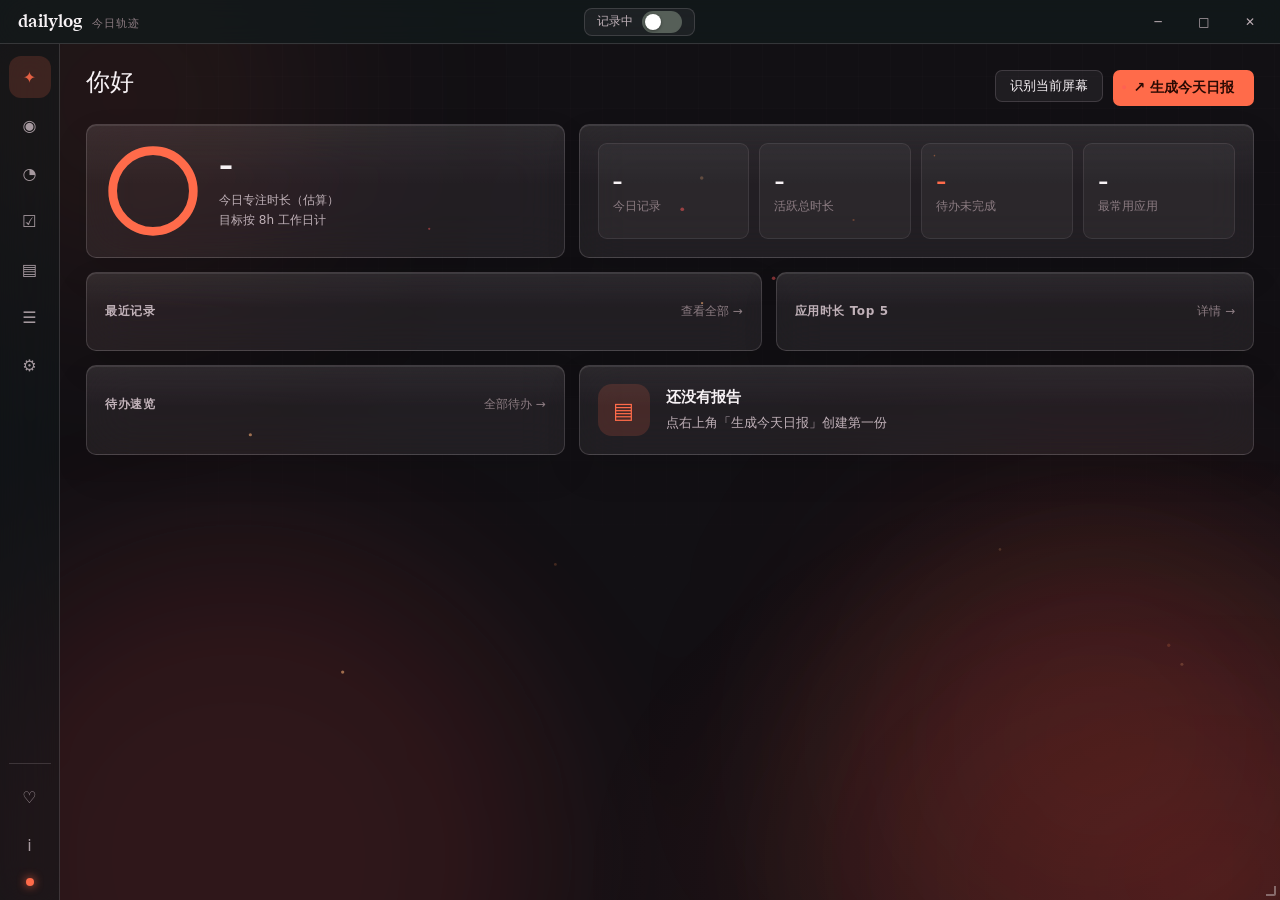
==== commit 6969ea70: "feat:每周自动备份——任务计划周日12:00打包data/到指定目录，设置页可配目录/星期/保留份数并支持立即备份" ====
--- a/static/index.html
+++ b/static/index.html
@@ -266,11 +266,6 @@
               <div class="select-pop" id="provider-pop" hidden></div>
             </div>
           </div>
-          <!-- 自定义（双模型）分组标题，仅选自定义供应商时显示 -->
-          <div class="settings-row" id="ana-divider" hidden>
-            <label><b>分析模型</b></label>
-            <span class="hint">截图识别用，需支持图像输入</span>
-          </div>
           <div class="settings-row" id="base-url-row" hidden>
             <label for="base-url-input">接口地址</label>
             <input type="text" id="base-url-input" class="key-input" placeholder="https://…/v1（OpenAI 兼容端点）" autocomplete="off" />
@@ -288,25 +283,6 @@
           <div class="settings-row">
             <label></label>
             <span class="hint" id="key-model-status">正在加载模型服务配置…</span>
-          </div>
-          <!-- 自定义（双模型）专用：「报告总结」一组，仅选自定义供应商时显示 -->
-          <div class="settings-row" id="sum-divider" hidden>
-            <label><b>总结模型</b></label>
-            <span class="hint">日报/周报生成用</span>
-          </div>
-          <div class="settings-row" id="sum-base-url-row" hidden>
-            <label for="sum-base-url-input">接口地址</label>
-            <input type="text" id="sum-base-url-input" class="key-input" placeholder="https://…（OpenAI 兼容端点）" autocomplete="off" />
-          </div>
-          <div class="settings-row" id="sum-model-row" hidden>
-            <label for="sum-model-input">模型</label>
-            <input type="text" id="sum-model-input" class="key-input" placeholder="填写模型名称" autocomplete="off" />
-          </div>
-          <div class="settings-row" id="sum-key-row" hidden>
-            <label for="key-sum">API Key</label>
-            <input type="password" id="key-sum" class="key-input" placeholder="粘贴 API Key（留空不修改）" autocomplete="off" />
-            <button class="btn-ghost key-eye" id="key-sum-eye" title="显示/隐藏">🙈</button>
-            <button class="btn-primary" id="key-sum-test">测试连接</button>
           </div>
           <div class="settings-row">
             <label></label>
@@ -400,6 +376,35 @@
             <span class="set-spacer"></span>
             <span class="hint">删除本地数据和日志，保留 API Key 配置</span>
             <button class="btn-danger" id="clear-data">🗑 删除</button>
+          </div>
+          <div class="settings-row">
+            <label>自动备份</label>
+            <label class="switch-label"><input type="checkbox" id="backup-enabled" checked /> 每周自动把 data/ 打包 zip 到备份目录</label>
+          </div>
+          <div class="settings-row">
+            <span class="set-spacer"></span>
+            <div class="select-wrap" id="backup-weekday-wrap">
+              <button class="select-btn" id="backup-weekday-btn">周日<span class="caret">▾</span></button>
+              <div class="select-pop" id="backup-weekday-pop" hidden></div>
+            </div>
+            <div class="select-wrap" id="backup-hour-wrap">
+              <button class="select-btn" id="backup-hour-btn">12:00<span class="caret">▾</span></button>
+              <div class="select-pop" id="backup-hour-pop" hidden></div>
+            </div>
+            <div class="select-wrap" id="backup-keep-wrap">
+              <button class="select-btn" id="backup-keep-btn">保留 5 份<span class="caret">▾</span></button>
+              <div class="select-pop" id="backup-keep-pop" hidden></div>
+            </div>
+          </div>
+          <div class="settings-row">
+            <span class="set-spacer"></span>
+            <span class="hint" id="backup-dir-hint">未选择备份目录</span>
+            <button class="btn-primary" id="backup-dir">📁 选择目录</button>
+            <button class="btn-primary" id="backup-now">立即备份</button>
+          </div>
+          <div class="settings-row">
+            <span class="set-spacer"></span>
+            <span class="hint" id="backup-last-hint"></span>
           </div>
           <div class="settings-row">
             <label>当前本地数据库文件大小</label>
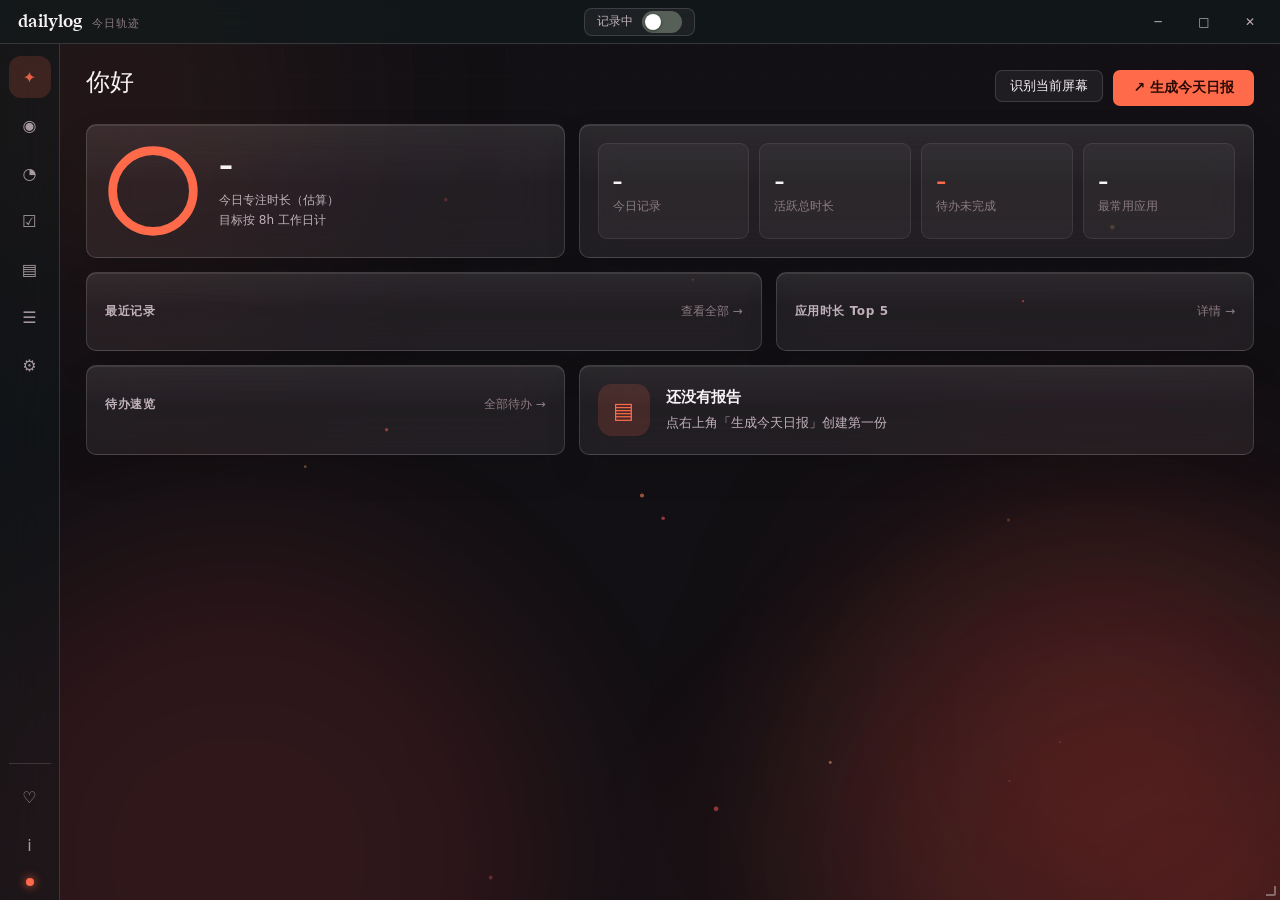
==== commit d818bd04: "Merge pull request #4 from iamthh/thh 新增每周自动备份" ====
--- a/static/index.html
+++ b/static/index.html
@@ -266,6 +266,11 @@
               <div class="select-pop" id="provider-pop" hidden></div>
             </div>
           </div>
+          <!-- 自定义（双模型）分组标题，仅选自定义供应商时显示 -->
+          <div class="settings-row" id="ana-divider" hidden>
+            <label><b>分析模型</b></label>
+            <span class="hint">截图识别用，需支持图像输入</span>
+          </div>
           <div class="settings-row" id="base-url-row" hidden>
             <label for="base-url-input">接口地址</label>
             <input type="text" id="base-url-input" class="key-input" placeholder="https://…/v1（OpenAI 兼容端点）" autocomplete="off" />
@@ -283,6 +288,25 @@
           <div class="settings-row">
             <label></label>
             <span class="hint" id="key-model-status">正在加载模型服务配置…</span>
+          </div>
+          <!-- 自定义（双模型）专用：「报告总结」一组，仅选自定义供应商时显示 -->
+          <div class="settings-row" id="sum-divider" hidden>
+            <label><b>总结模型</b></label>
+            <span class="hint">日报/周报生成用</span>
+          </div>
+          <div class="settings-row" id="sum-base-url-row" hidden>
+            <label for="sum-base-url-input">接口地址</label>
+            <input type="text" id="sum-base-url-input" class="key-input" placeholder="https://…（OpenAI 兼容端点）" autocomplete="off" />
+          </div>
+          <div class="settings-row" id="sum-model-row" hidden>
+            <label for="sum-model-input">模型</label>
+            <input type="text" id="sum-model-input" class="key-input" placeholder="填写模型名称" autocomplete="off" />
+          </div>
+          <div class="settings-row" id="sum-key-row" hidden>
+            <label for="key-sum">API Key</label>
+            <input type="password" id="key-sum" class="key-input" placeholder="粘贴 API Key（留空不修改）" autocomplete="off" />
+            <button class="btn-ghost key-eye" id="key-sum-eye" title="显示/隐藏">🙈</button>
+            <button class="btn-primary" id="key-sum-test">测试连接</button>
           </div>
           <div class="settings-row">
             <label></label>
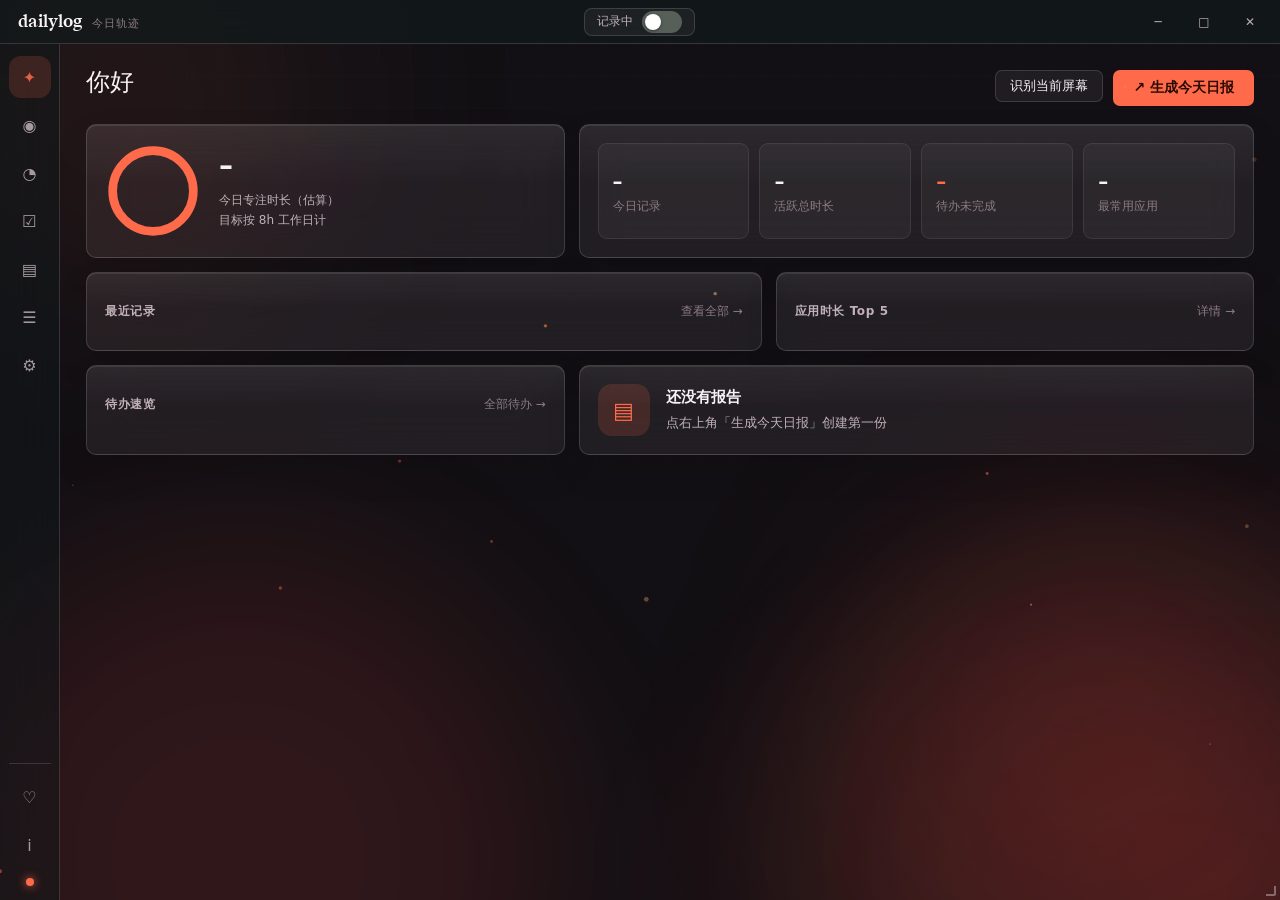
==== commit 2eca1198: "fix:清除历史数据不再因日志被本进程占用而失败（摘handler后删再重建+逐文件容错）；日报汇报人占位符按.format后单花括号替换，配置名字终于生效；备份zip排除.env（明文API Key" ====
--- a/static/index.html
+++ b/static/index.html
@@ -403,7 +403,7 @@
           </div>
           <div class="settings-row">
             <label>自动备份</label>
-            <label class="switch-label"><input type="checkbox" id="backup-enabled" checked /> 每周自动把 data/ 打包 zip 到备份目录</label>
+            <label class="switch-label"><input type="checkbox" id="backup-enabled" checked /> 每周自动把 data/ 打包 zip 到备份目录（不含 API Key）</label>
           </div>
           <div class="settings-row">
             <span class="set-spacer"></span>
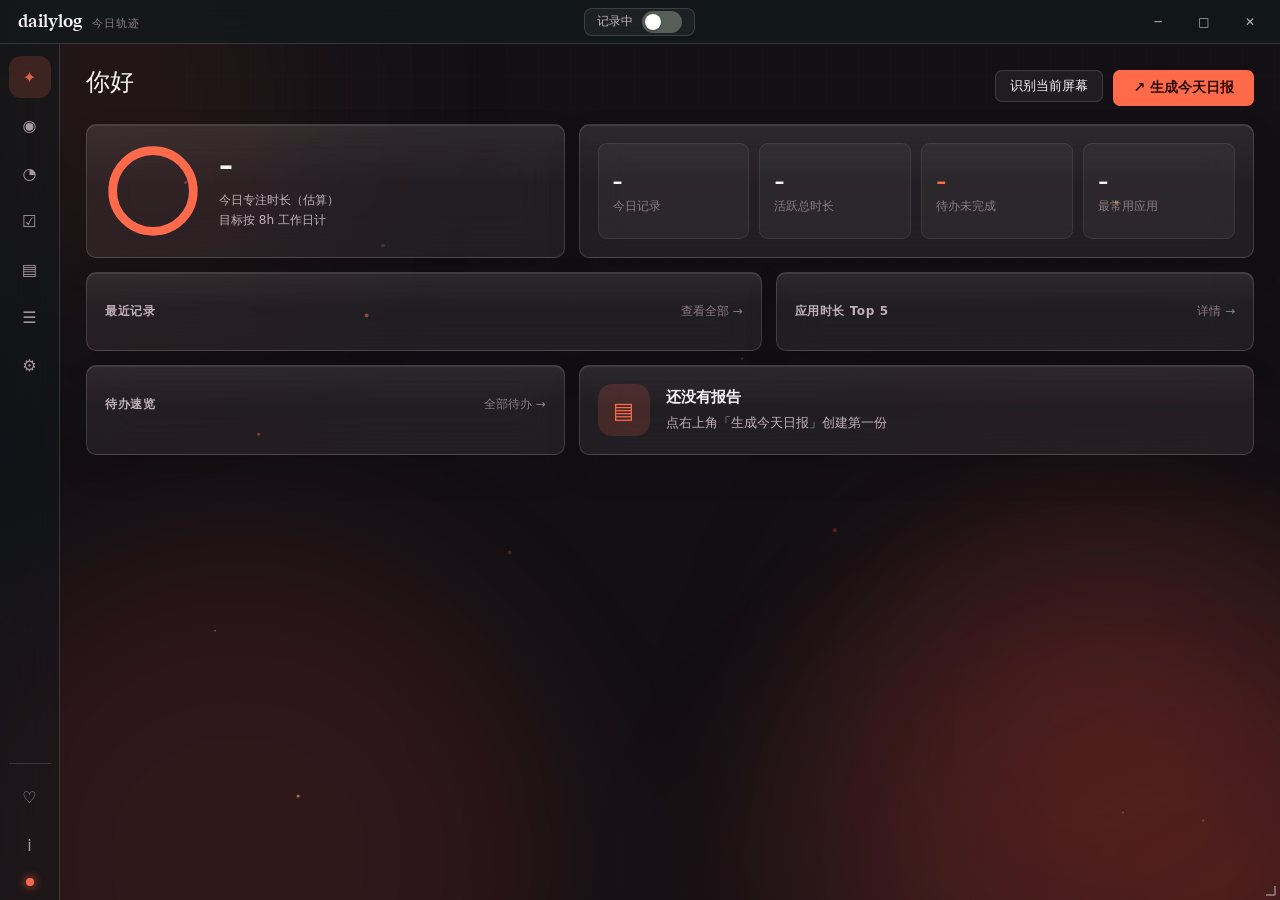
==== commit c541b837: "feat:日报编辑工作台——AI 生成后可人工修改 扩展现有日报周报页：历史报告与查看弹窗新增『✎ 编辑』入口， 进入左右分栏工作台（左 Markdown 源码 / 右 mdToHtml 实时预览）。" ====
--- a/static/index.html
+++ b/static/index.html
@@ -236,9 +236,28 @@
           <button class="btn-ghost" id="gen-day-pick">↗ 生成该日日报</button>
         </div>
 
-        <div class="panel">
+        <div class="panel" id="report-list-panel">
           <div class="panel-head">历史报告 <span class="hint" id="report-count"></span></div>
           <div class="report-list" id="report-list"></div>
+        </div>
+
+        <!-- 编辑工作台：左右分栏，左 Markdown 编辑 / 右实时预览 -->
+        <div class="editor" id="report-editor" hidden>
+          <div class="editor-bar">
+            <button class="btn-ghost" id="ed-back">← 返回列表</button>
+            <span class="editor-name" id="ed-name"></span>
+            <span class="editor-dirty" id="ed-dirty" hidden>● 未保存</span>
+            <span class="report-actions-sep"></span>
+            <button class="btn-primary" id="ed-save">保存(覆盖)</button>
+            <button class="btn-ghost" id="ed-saveas">另存为</button>
+            <button class="btn-ghost" id="ed-regen">↻ 重新生成(该日)</button>
+            <button class="btn-ghost" id="ed-copy">复制Markdown</button>
+            <button class="btn-ghost" id="ed-opendir">打开所在目录</button>
+          </div>
+          <div class="editor-panes">
+            <textarea id="ed-text" spellcheck="false" placeholder="在这里编辑 Markdown…"></textarea>
+            <div class="md-body editor-preview" id="ed-preview"></div>
+          </div>
         </div>
       </section>
 
--- a/static/style.css
+++ b/static/style.css
@@ -582,8 +582,38 @@
   transition: background 0.2s ease, border-color 0.2s ease;
 }
 .report-item:hover { background: var(--panel-strong); border-color: rgba(255, 107, 74, 0.3) }
-.report-name { font-size: 13.5px; font-weight: 600 }
+.report-name { font-size: 13.5px; font-weight: 600; flex: 1; min-width: 0; overflow: hidden; text-overflow: ellipsis; white-space: nowrap }
 .report-mtime { font-size: 12px; color: var(--faint) }
+.report-edit-btn {
+  flex: none; width: 26px; height: 26px; border-radius: 6px;
+  border: 1px solid transparent; background: transparent; color: var(--faint);
+  font-size: 13px; cursor: pointer; line-height: 1;
+  transition: color 0.15s ease, border-color 0.15s ease, background 0.15s ease;
+}
+.report-edit-btn:hover { color: var(--brand); border-color: var(--panel-border); background: var(--panel-strong) }
+
+/* ===== 日报编辑工作台 ===== */
+.editor { display: flex; flex-direction: column; gap: 12px; height: calc(100vh - 170px); min-height: 420px }
+.editor-bar { display: flex; align-items: center; gap: 10px; flex-wrap: wrap }
+.editor-name { font-size: 14px; font-weight: 600 }
+.editor-dirty { font-size: 12px; color: var(--amber) }
+.editor-panes {
+  flex: 1; display: grid; grid-template-columns: 1fr 1fr; gap: 12px; min-height: 0;
+}
+#ed-text {
+  resize: none; width: 100%; height: 100%; padding: 14px 16px;
+  border-radius: 10px; border: 1px solid var(--panel-border);
+  background: rgba(16, 22, 24, 0.46); color: var(--ink);
+  font-family: "Cascadia Code", Consolas, "Courier New", monospace;
+  font-size: 13px; line-height: 1.7;
+}
+#ed-text:focus { outline: none; border-color: var(--brand) }
+.editor-preview {
+  height: 100%; overflow: auto; padding: 14px 18px;
+  border-radius: 10px; border: 1px solid var(--panel-border);
+  background: rgba(247, 235, 240, 0.045);
+  font-size: 13.5px; line-height: 1.7;
+}
 .report-empty { padding: 56px 24px; text-align: center; color: var(--faint); font-size: 13px; line-height: 1.8 }
 .report-empty .empty-icon { font-size: 40px; opacity: 0.2; margin-bottom: 14px; filter: blur(0.5px) }
 .report-empty .empty-hint { color: var(--sub); font-size: 12.5px; margin-top: 4px }
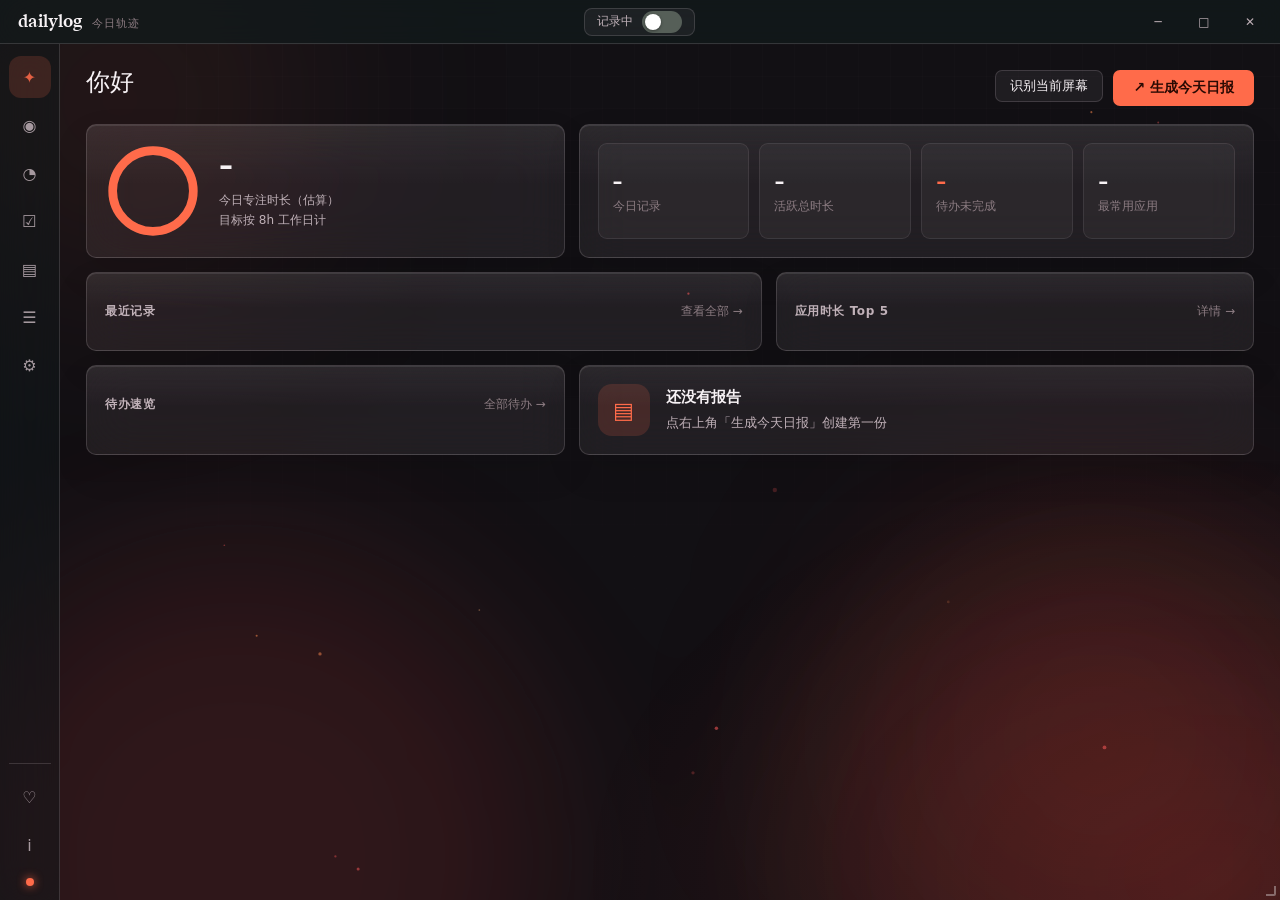
==== commit e78a75f5: "feat: add usage dashboard and report export" ====
--- a/static/index.html
+++ b/static/index.html
@@ -199,6 +199,25 @@
           <div class="panel-head">时段分布 <span class="hint" id="usage-bucket-label">按小时统计使用强度</span></div>
           <div class="cat-list" id="usage-buckets"></div>
         </div>
+
+        <div class="panel dashboard-panel">
+          <div class="panel-head dashboard-head">
+            使用趋势 <span class="hint">每日总使用时长（采样估算）</span>
+            <span class="set-spacer"></span>
+            <div class="dashboard-tabs" id="usage-trend-tabs">
+              <button type="button" class="btn-ghost dashboard-tab" data-range="7">7 天</button>
+              <button type="button" class="btn-ghost dashboard-tab active" data-range="30">30 天</button>
+              <button type="button" class="btn-ghost dashboard-tab" data-range="90">90 天</button>
+              <button type="button" class="btn-ghost dashboard-tab" data-range="current">当前范围</button>
+            </div>
+          </div>
+          <div class="usage-trend" id="usage-trend-chart"></div>
+        </div>
+
+        <div class="panel dashboard-panel">
+          <div class="panel-head">活跃热力图 <span class="hint">星期 × 小时；灰色表示无采样数据</span></div>
+          <div class="heatmap-scroll" id="usage-heatmap"></div>
+        </div>
       </section>
 
       <!-- ===== 待办页 ===== -->
--- a/static/style.css
+++ b/static/style.css
@@ -1662,3 +1662,26 @@
 body.theme-film .fx-blobs { --blob-a: rgba(255, 160, 46, 0.11); --blob-b: rgba(255, 90, 40, 0.09) }
 body.theme-mint .fx-blobs { --blob-a: rgba(23, 199, 143, 0.15); --blob-b: rgba(14, 165, 207, 0.13) }
 body.theme-sakura .fx-blobs { --blob-a: rgba(255, 163, 185, 0.22); --blob-b: rgba(255, 214, 224, 0.26) }
+
+/* ===== 数据看板 ===== */
+.dashboard-panel { overflow: hidden }
+.dashboard-head { display: flex; align-items: center; gap: 10px; flex-wrap: wrap }
+.dashboard-head .set-spacer { flex: 1 }
+.dashboard-tabs, .report-export-actions { display: inline-flex; gap: 6px; flex-wrap: wrap }
+.usage-trend { min-height: 190px }
+.usage-trend svg { width: 100%; height: 220px; overflow: visible }
+.usage-trend .trend-grid { stroke: var(--panel-border); stroke-width: 1 }
+.usage-trend .trend-line { fill: none; stroke: var(--brand); stroke-width: 3; stroke-linecap: round; stroke-linejoin: round }
+.usage-trend .trend-area { fill: var(--brand-soft) }
+.usage-trend .trend-point { fill: var(--brand); stroke: var(--bg-deep); stroke-width: 2 }
+.usage-trend .trend-empty { fill: var(--faint); opacity: 0.55 }
+.trend-label { fill: var(--faint); font-size: 11px }
+.heatmap-scroll { overflow-x: auto; padding-bottom: 2px }
+.usage-heatmap { display: grid; grid-template-columns: 38px repeat(24, minmax(20px, 1fr)); gap: 4px; min-width: 680px }
+.heatmap-hour, .heatmap-day { color: var(--faint); font-size: 10px; text-align: center }
+.heatmap-day { display: flex; align-items: center; justify-content: flex-end; padding-right: 4px }
+.heatmap-cell { aspect-ratio: 1; min-height: 20px; padding: 0; border: 1px solid var(--panel-border); border-radius: 4px; background: var(--panel); cursor: default }
+.heatmap-cell.sampled { border-color: color-mix(in srgb, var(--brand) 25%, var(--panel-border)) }
+.heatmap-cell:hover { outline: 2px solid var(--brand); outline-offset: 1px }
+.report-export-actions { width: 100%; margin-top: 14px; padding-top: 14px; border-top: 1px solid var(--panel-border) }
+.report-export-actions .btn-ghost { flex: 1 }
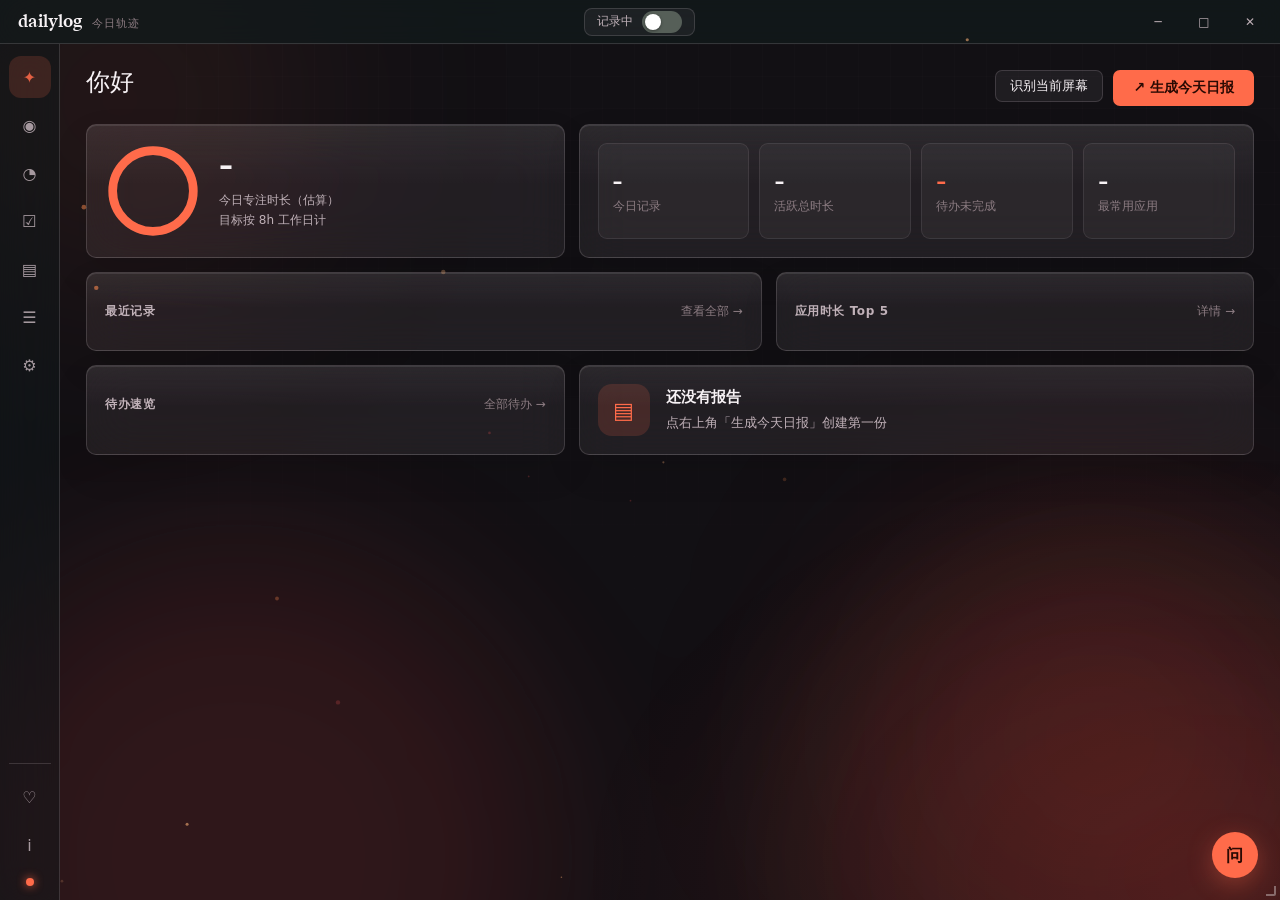
==== commit d2429986: "feat: 历史日志问答（RAG）——向量索引/流式问答/日期感知检索 - core/indexer.py：日报/报告分块向量化存 SQLite，问答前懒同步，numpy 余弦检索，   日期感知过滤" ====
--- a/static/index.html
+++ b/static/index.html
@@ -354,6 +354,37 @@
         </div>
 
         <div class="panel">
+          <div class="panel-head">问答检索<span class="hint">「问一问」的向量化服务；同一供应商已配过对话 Key 时自动复用，无需重复粘贴</span></div>
+          <div class="settings-row">
+            <label for="embed-provider-btn">向量化供应商</label>
+            <div class="select-wrap" id="embed-provider-wrap">
+              <button class="select-btn" id="embed-provider-btn">加载中<span class="caret">▾</span></button>
+              <div class="select-pop" id="embed-provider-pop" hidden></div>
+            </div>
+          </div>
+          <div class="settings-row">
+            <label for="embed-model-input">模型名称</label>
+            <input type="text" id="embed-model-input" class="key-input" placeholder="留空用默认" autocomplete="off" />
+          </div>
+          <div class="settings-row">
+            <label for="key-embed">API Key</label>
+            <input type="password" id="key-embed" class="key-input" placeholder="粘贴 API Key（留空则沿用该供应商已配的 Key）" autocomplete="off" />
+            <button class="btn-ghost key-eye" id="key-embed-eye" title="显示/隐藏">🙈</button>
+            <button class="btn-primary" id="key-embed-test">测试连接</button>
+          </div>
+          <div class="settings-row">
+            <label></label>
+            <span class="hint" id="key-embed-status">正在加载问答检索配置…</span>
+            <span class="set-spacer"></span>
+            <button class="btn-primary" id="embed-save">保存</button>
+          </div>
+          <div class="settings-row">
+            <label></label>
+            <span class="hint">切换模型后向量索引会在下次提问时自动重建，无需手动处理</span>
+          </div>
+        </div>
+
+        <div class="panel">
           <div class="panel-head">截图与记录</div>
           <div class="settings-row">
             <label for="theme-btn">界面皮肤</label>
@@ -488,6 +519,22 @@
       </section>
 
     </main>
+  </div>
+
+  <!-- 问答浮层：历史日志 RAG 问答（悬浮球 + 对话面板） -->
+  <button class="ask-fab" id="ask-fab" title="问一问历史记录">问</button>
+  <div class="ask-panel" id="ask-panel" hidden>
+    <header class="ask-head">
+      <span class="ask-title">问一问 · 历史记录</span>
+      <button class="ask-close" id="ask-close" aria-label="关闭">×</button>
+    </header>
+    <div class="ask-msgs" id="ask-msgs">
+      <div class="ask-welcome">用一句自然语言问过去的工作，比如：<br/>「上个月我都在忙什么」「哪天修过那个字体 bug」<br/>回答会附上可点击跳转的来源记录。</div>
+    </div>
+    <form class="ask-input-row" id="ask-form">
+      <input type="text" id="ask-input" placeholder="问问你的历史记录…" autocomplete="off" maxlength="200" />
+      <button class="btn-primary" id="ask-send" type="submit">发送</button>
+    </form>
   </div>
 
   <!-- 无边框窗口：右下角缩放手柄 -->
--- a/static/style.css
+++ b/static/style.css
@@ -657,6 +657,8 @@
 .select-btn:hover { border-color: rgba(255, 107, 74, 0.45) }
 .select-btn:active { transform: scale(0.96); transition-duration: 0.06s }
 .select-btn .caret { font-size: 10px; color: var(--faint) }
+.panel { position: relative; }
+.panel:has(.select-pop:not([hidden])) { z-index: 70; }
 .select-pop {
   position: absolute; top: calc(100% + 6px); left: 0; z-index: 60;
   min-width: 100%;
@@ -677,6 +679,9 @@
   transition: background 0.15s ease;
 }
 .select-opt:hover { background: var(--brand-soft); color: var(--brand) }
+
+/* 模型供应商下拉项较多，限 5 项高度，超出滚轮查看 */
+#provider-pop { max-height: 190px; overflow-y: auto }
 
 .settings-status { display: grid; grid-template-columns: 120px 1fr; gap: 12px 14px; margin: 0; font-size: 13px }
 .settings-status dt { color: var(--faint) }
@@ -1685,3 +1690,131 @@
 .heatmap-cell:hover { outline: 2px solid var(--brand); outline-offset: 1px }
 .report-export-actions { width: 100%; margin-top: 14px; padding-top: 14px; border-top: 1px solid var(--panel-border) }
 .report-export-actions .btn-ghost { flex: 1 }
+
+/* ===== 问答浮层（历史日志 RAG 问答）：悬浮球 + 对话面板，任意页签可唤出 ===== */
+.ask-fab {
+  position: fixed;
+  right: 22px; bottom: 22px;
+  z-index: 90;
+  width: 46px; height: 46px;
+  border-radius: 50%;
+  background: var(--brand);
+  color: var(--brand-ink);
+  font-size: 17px;
+  font-weight: 700;
+  letter-spacing: 0.02em;
+  box-shadow: 0 6px 24px rgba(255, 107, 74, 0.35);
+  transition: transform 0.15s ease, box-shadow 0.2s ease;
+}
+.ask-fab:hover { transform: translateY(-2px) scale(1.04); box-shadow: 0 10px 28px rgba(255, 107, 74, 0.45) }
+.ask-fab:active { transform: scale(0.94); transition-duration: 0.06s }
+
+.ask-panel {
+  position: fixed;
+  right: 22px; bottom: 78px;
+  z-index: 90;
+  width: 380px;
+  max-width: calc(100vw - 44px);
+  height: 520px;
+  max-height: calc(100vh - 130px);
+  display: flex;
+  flex-direction: column;
+  border-radius: 16px;
+  background: rgba(24, 19, 24, 0.92);
+  border: 1px solid var(--panel-border);
+  backdrop-filter: blur(24px) saturate(130%);
+  box-shadow: 0 18px 50px rgba(0, 0, 0, 0.45);
+  overflow: hidden;
+}
+.ask-head {
+  flex: none;
+  display: flex;
+  align-items: center;
+  justify-content: space-between;
+  padding: 11px 12px 11px 16px;
+  border-bottom: 1px solid var(--panel-border);
+}
+.ask-title { font-size: 13.5px; font-weight: 600; color: var(--sub) }
+.ask-close {
+  width: 26px; height: 26px;
+  border-radius: 8px;
+  color: var(--faint);
+  background: transparent;
+  font-size: 15px;
+  line-height: 1;
+}
+.ask-close:hover { background: var(--panel-strong); color: var(--ink) }
+.ask-msgs { flex: 1; overflow-y: auto; padding: 14px; display: flex; flex-direction: column; gap: 10px }
+.ask-welcome { font-size: 12.5px; color: var(--faint); line-height: 1.8; padding: 6px 2px }
+.ask-msg {
+  max-width: 88%;
+  padding: 9px 12px;
+  border-radius: 12px;
+  font-size: 13px;
+  line-height: 1.65;
+  word-break: break-word;
+}
+.ask-msg-user {
+  align-self: flex-end;
+  background: var(--brand-soft);
+  border: 1px solid rgba(255, 107, 74, 0.28);
+  border-bottom-right-radius: 4px;
+}
+.ask-msg-bot {
+  align-self: flex-start;
+  background: var(--panel);
+  border: 1px solid var(--panel-border);
+  border-bottom-left-radius: 4px;
+}
+.ask-msg-bot .ask-answer p { margin: 0 0 6px }
+.ask-msg-bot .ask-answer p:last-child { margin-bottom: 0 }
+.ask-loading { color: var(--faint); font-size: 12.5px; animation: askPulse 1.2s ease-in-out infinite }
+@keyframes askPulse { 50% { opacity: 0.45 } }
+.ask-err { color: var(--danger); font-size: 12.5px }
+.ask-cites { display: flex; flex-wrap: wrap; gap: 6px; margin-top: 8px }
+.ask-cite {
+  display: inline-flex;
+  align-items: center;
+  gap: 6px;
+  max-width: 100%;
+  padding: 3px 10px 3px 4px;
+  border-radius: 999px;
+  background: var(--panel-strong);
+  border: 1px solid var(--panel-border);
+  font-size: 11.5px;
+  color: var(--sub);
+  transition: border-color 0.2s ease, color 0.2s ease;
+}
+.ask-cite:hover { border-color: rgba(255, 107, 74, 0.45); color: var(--brand) }
+.ask-cite-n {
+  flex: none;
+  width: 16px; height: 16px;
+  border-radius: 50%;
+  background: var(--brand);
+  color: var(--brand-ink);
+  font-size: 10px;
+  font-weight: 700;
+  display: inline-flex;
+  align-items: center;
+  justify-content: center;
+}
+.ask-input-row {
+  flex: none;
+  display: flex;
+  gap: 8px;
+  padding: 10px 12px;
+  border-top: 1px solid var(--panel-border);
+}
+.ask-input-row input {
+  flex: 1;
+  min-width: 0;
+  height: 34px;
+  padding: 0 12px;
+  border-radius: 10px;
+  background: var(--panel);
+  border: 1px solid var(--panel-border);
+  color: var(--ink);
+  font-size: 13px;
+}
+.ask-input-row input:focus { outline: 2px solid var(--brand); outline-offset: 1px }
+.ask-input-row .btn-primary { height: 34px; padding: 0 14px; font-size: 13px }
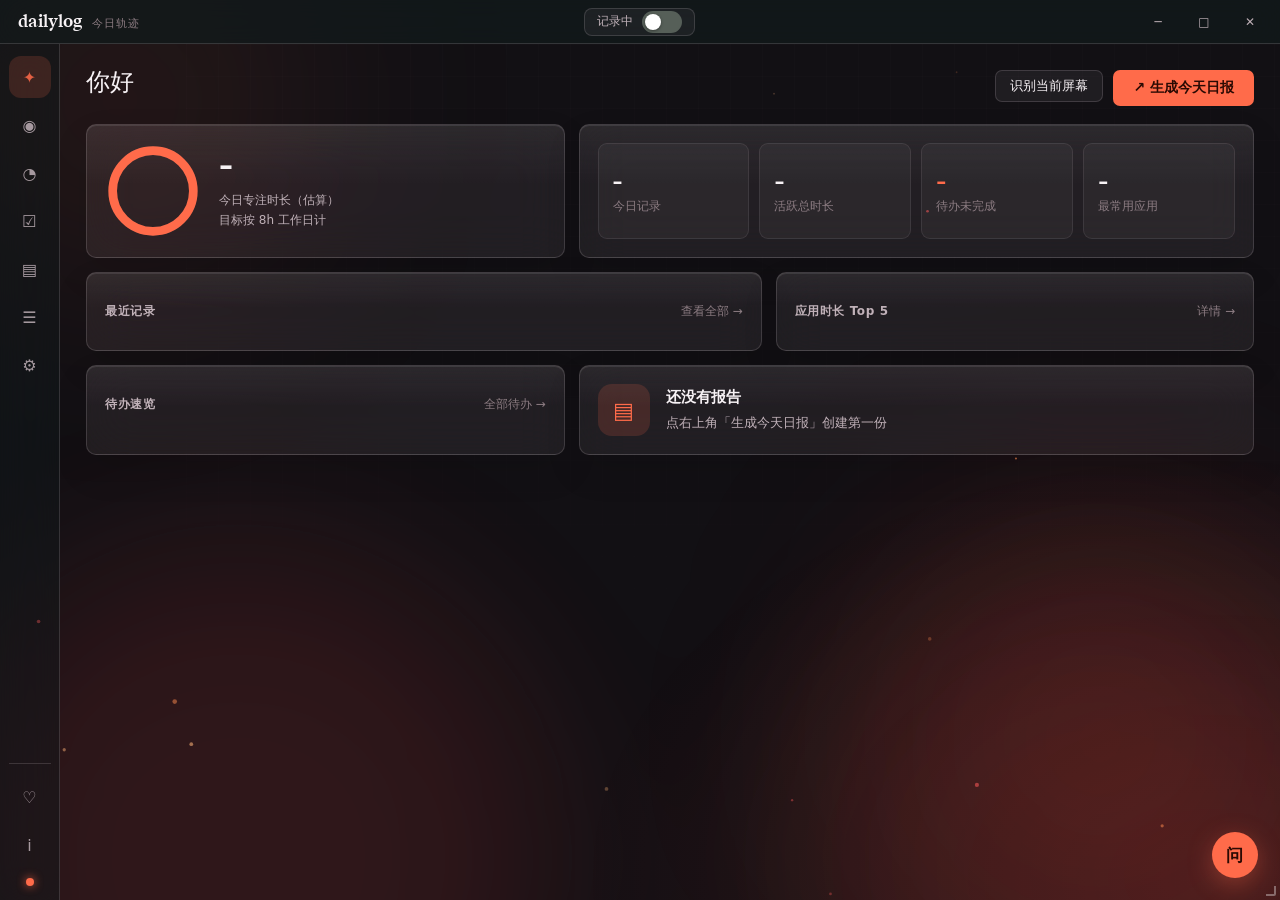
==== commit fe542cb3: "feat: 问答历史会话——会话存档/多轮追问/AI 起名 - core/sessions.py：data/sessions/ 每会话一 JSON，原子写+锁，永久保留仅手动删 - core/ask." ====
--- a/static/index.html
+++ b/static/index.html
@@ -525,12 +525,15 @@
   <button class="ask-fab" id="ask-fab" title="问一问历史记录">问</button>
   <div class="ask-panel" id="ask-panel" hidden>
     <header class="ask-head">
-      <span class="ask-title">问一问 · 历史记录</span>
+      <button class="ask-hbtn" id="ask-history" title="历史会话">☰</button>
+      <span class="ask-title" id="ask-title">问一问 · 历史记录</span>
+      <button class="ask-hbtn" id="ask-new" title="新建会话">＋</button>
       <button class="ask-close" id="ask-close" aria-label="关闭">×</button>
     </header>
     <div class="ask-msgs" id="ask-msgs">
       <div class="ask-welcome">用一句自然语言问过去的工作，比如：<br/>「上个月我都在忙什么」「哪天修过那个字体 bug」<br/>回答会附上可点击跳转的来源记录。</div>
     </div>
+    <div class="ask-history-view" id="ask-history-view" hidden></div>
     <form class="ask-input-row" id="ask-form">
       <input type="text" id="ask-input" placeholder="问问你的历史记录…" autocomplete="off" maxlength="200" />
       <button class="btn-primary" id="ask-send" type="submit">发送</button>
--- a/static/style.css
+++ b/static/style.css
@@ -21,6 +21,7 @@
   --panel-strong: rgba(247, 235, 240, 0.12);
   --panel-border: rgba(246, 231, 238, 0.15);
   --glass-edge: rgba(255, 255, 255, 0.24);
+  --overlay: rgba(24, 19, 24, 0.9); /* 浮层级实底（问答浮层/弹窗）；浅色皮肤各自覆盖 */
   --brand: #ff6b4a;
   --brand-ink: #2b0a03;
   --brand-soft: rgba(255, 107, 74, 0.16);
@@ -818,7 +819,7 @@
   width: min(680px, 100%); max-height: 82vh;
   display: flex; flex-direction: column;
   border-radius: 8px;
-  background: rgba(24, 33, 34, 0.84);
+  background: var(--overlay);
   border: 1px solid var(--glass-edge);
   backdrop-filter: blur(28px) saturate(135%);
   color: var(--ink);
@@ -828,12 +829,12 @@
 }
 @keyframes fadeIn { from { opacity: 0 } }
 @keyframes modalIn { from { opacity: 0; transform: translateY(16px) scale(0.96) } }
-.modal-head { display: flex; align-items: center; justify-content: space-between; padding: 18px 22px 12px; border-bottom: 1px solid rgba(255, 255, 255, 0.09) }
+.modal-head { display: flex; align-items: center; justify-content: space-between; padding: 18px 22px 12px; border-bottom: 1px solid var(--panel-border) }
 .modal-head h3 { margin: 0; font-size: 15px; font-weight: 600 }
-.modal-close { width: 32px; height: 32px; display: inline-flex; align-items: center; justify-content: center; border-radius: 8px; background: rgba(255, 255, 255, 0.07); color: var(--sub); font-size: 1.05rem }
-.modal-close:hover { background: rgba(255, 255, 255, 0.14); color: var(--ink) }
+.modal-close { width: 32px; height: 32px; display: inline-flex; align-items: center; justify-content: center; border-radius: 8px; background: var(--panel); color: var(--sub); font-size: 1.05rem }
+.modal-close:hover { background: var(--panel-strong); color: var(--ink) }
 .modal-body { padding: 18px 22px; overflow-y: auto; font-size: 13.5px; line-height: 1.6 }
-.modal-foot { padding: 12px 22px 18px; border-top: 1px solid rgba(255, 255, 255, 0.08); font-size: 12px; color: var(--faint); word-break: break-all }
+.modal-foot { padding: 12px 22px 18px; border-top: 1px solid var(--panel-border); font-size: 12px; color: var(--faint); word-break: break-all }
 
 .rec-label { display: inline-block; margin: 10px 0 6px; padding: 3px 12px; border-radius: 999px; background: var(--brand-soft); color: var(--brand); font-size: 12px; font-weight: 600 }
 .rec-block { margin: 12px 0 }
@@ -847,8 +848,8 @@
 .md-body ul, .md-body ol { margin: 8px 0; padding-left: 22px }
 .md-body li { margin: 4px 0 }
 .md-body table { border-collapse: collapse; margin: 12px 0; width: 100%; font-size: 12.5px }
-.md-body th, .md-body td { border: 1px solid rgba(255, 255, 255, 0.18); padding: 6px 10px; text-align: left }
-.md-body th { background: rgba(255, 255, 255, 0.07) }
+.md-body th, .md-body td { border: 1px solid var(--panel-border); padding: 6px 10px; text-align: left }
+.md-body th { background: var(--panel-strong) }
 
 /* 提示条 */
 .toast {
@@ -924,6 +925,7 @@
   --panel-strong: rgba(0, 0, 0, 0.07);
   --panel-border: #e6e0d6;
   --glass-edge: #cdc5b8;
+  --overlay: rgba(250, 247, 242, 0.94);
   --brand: #b4552d;
   --brand-ink: #fff7f2;
   --brand-soft: rgba(180, 85, 45, 0.09);
@@ -1036,6 +1038,7 @@
   --panel-strong: rgba(255, 255, 255, 0.95);
   --panel-border: #e8dfd3;
   --glass-edge: #e8dfd3;
+  --overlay: rgba(253, 249, 240, 0.93);
   --brand: #ff9a6c;
   --brand-ink: #ffffff;
   --brand-soft: rgba(255, 179, 138, 0.16);
@@ -1415,6 +1418,7 @@
   --panel-strong: rgba(255, 255, 255, 0.95);
   --panel-border: #dbebe4;
   --glass-edge: #cfe6dd;
+  --overlay: rgba(245, 251, 248, 0.93);
   --brand: #0eaa7d;
   --brand-ink: #ffffff;
   --brand-soft: rgba(14, 170, 125, 0.12);
@@ -1526,6 +1530,7 @@
   --panel-strong: rgba(255, 255, 255, 0.95);
   --panel-border: #f2d7e0;
   --glass-edge: #eec3d2;
+  --overlay: rgba(255, 250, 252, 0.92);
   --brand: #e8608a;
   --brand-ink: #ffffff;
   --brand-soft: rgba(232, 96, 138, 0.12);
@@ -1713,18 +1718,17 @@
   position: fixed;
   right: 22px; bottom: 78px;
   z-index: 90;
-  width: 380px;
+  width: 480px;
   max-width: calc(100vw - 44px);
-  height: 520px;
+  height: 640px;
   max-height: calc(100vh - 130px);
   display: flex;
   flex-direction: column;
   border-radius: 16px;
-  background: rgba(24, 19, 24, 0.92);
+  background: var(--overlay);
   border: 1px solid var(--panel-border);
   backdrop-filter: blur(24px) saturate(130%);
   box-shadow: 0 18px 50px rgba(0, 0, 0, 0.45);
-  overflow: hidden;
 }
 .ask-head {
   flex: none;
@@ -1798,6 +1802,112 @@
   align-items: center;
   justify-content: center;
 }
+
+/* 头部操作条：历史 ☰ / 标题 / 新建 ＋ / 关闭 × */
+.ask-hbtn {
+  flex: none;
+  width: 26px; height: 26px;
+  border-radius: 8px;
+  color: var(--faint);
+  background: transparent;
+  font-size: 14px;
+  line-height: 1;
+}
+.ask-hbtn:hover { background: var(--panel-strong); color: var(--ink) }
+.ask-hbtn:disabled { opacity: 0.4; pointer-events: none }
+.ask-title {
+  flex: 1;
+  min-width: 0;
+  text-align: center;
+  font-size: 13.5px;
+  font-weight: 600;
+  color: var(--sub);
+  white-space: nowrap;
+  overflow: hidden;
+  text-overflow: ellipsis;
+}
+
+/* 历史会话列表：悬浮于消息区上部（约55%），下方最近的对话仍可见 */
+.ask-history-view {
+  position: absolute;
+  z-index: 5;
+  left: 10px;
+  right: 10px;
+  top: 52px;
+  height: 55%;
+  overflow-y: auto;
+  padding: 10px 12px;
+  display: flex;
+  flex-direction: column;
+  gap: 8px;
+  border-radius: 12px;
+  background: var(--overlay);
+  border: 1px solid var(--panel-border);
+  backdrop-filter: blur(24px) saturate(130%);
+  box-shadow: 0 14px 40px rgba(0, 0, 0, 0.4);
+}
+.ask-hist-empty { font-size: 12.5px; color: var(--faint); line-height: 1.9; padding: 8px 2px }
+.ask-hist-item {
+  display: flex;
+  align-items: center;
+  gap: 6px;
+  padding: 8px 10px;
+  border-radius: 10px;
+  background: var(--panel);
+  border: 1px solid var(--panel-border);
+  cursor: pointer;
+}
+.ask-hist-item:hover { border-color: rgba(255, 107, 74, 0.35) }
+.ask-hist-item.confirming { cursor: default; border-color: rgba(220, 68, 55, 0.5) }
+.ask-hist-main { flex: 1; min-width: 0 }
+.ask-hist-title {
+  font-size: 13px;
+  color: var(--ink);
+  white-space: nowrap;
+  overflow: hidden;
+  text-overflow: ellipsis;
+}
+.ask-hist-meta { font-size: 11px; color: var(--faint); margin-top: 2px }
+.ask-hist-act {
+  flex: none;
+  width: 22px; height: 22px;
+  border-radius: 6px;
+  color: var(--faint);
+  background: transparent;
+  font-size: 12px;
+  line-height: 1;
+}
+.ask-hist-act:hover { background: var(--panel-strong); color: var(--ink) }
+.ask-hist-act.danger:hover { color: var(--danger) }
+.ask-hist-edit {
+  flex: 1;
+  min-width: 0;
+  padding: 4px 8px;
+  border-radius: 8px;
+  font-size: 13px;
+  background: var(--panel-strong);
+  color: var(--ink);
+  border: 1px solid rgba(255, 107, 74, 0.4);
+  outline: none;
+}
+.ask-hist-confirm-text {
+  flex: 1;
+  min-width: 0;
+  font-size: 12px;
+  color: var(--danger);
+  white-space: nowrap;
+  overflow: hidden;
+  text-overflow: ellipsis;
+}
+.ask-hist-del-yes, .ask-hist-del-no {
+  flex: none;
+  padding: 3px 10px;
+  border-radius: 7px;
+  font-size: 12px;
+}
+.ask-hist-del-yes { background: var(--danger); color: #fff }
+.ask-hist-del-no { background: var(--panel-strong); color: var(--sub) }
+
 .ask-input-row {
   flex: none;
   display: flex;
